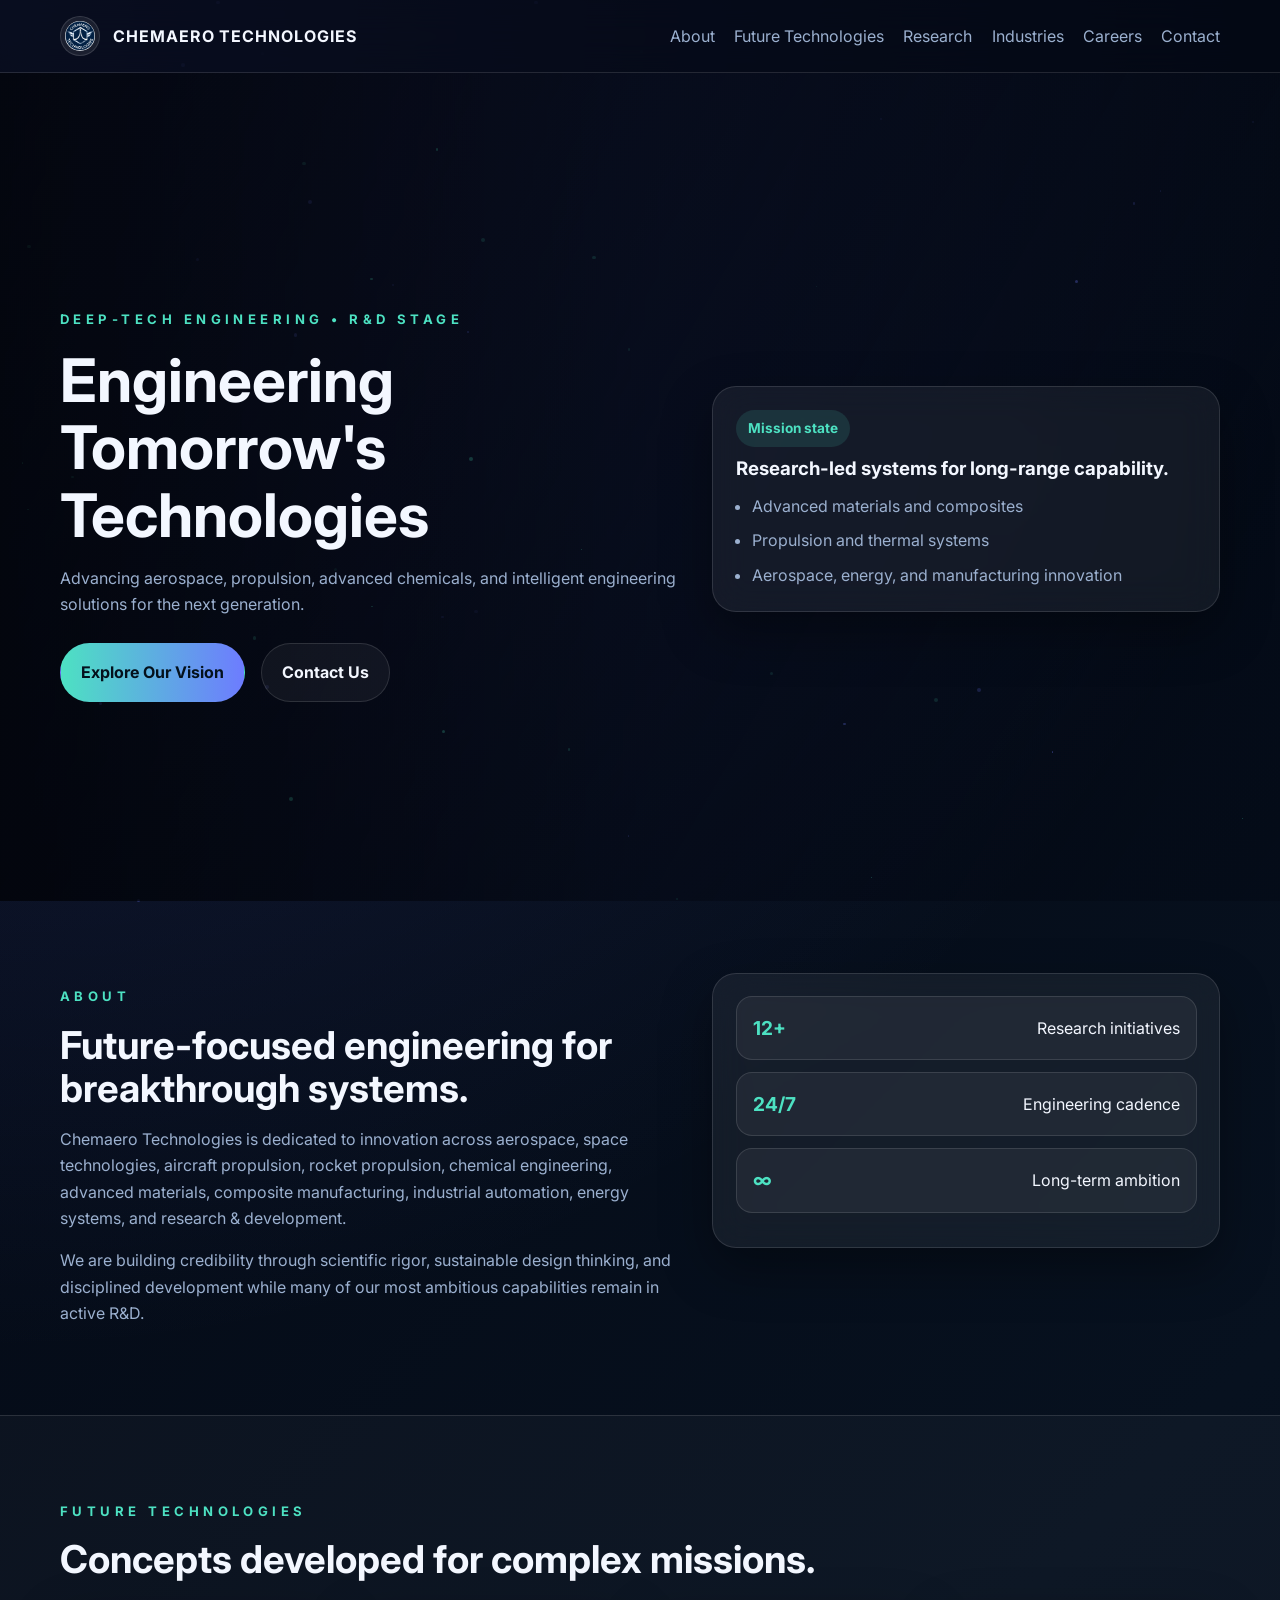
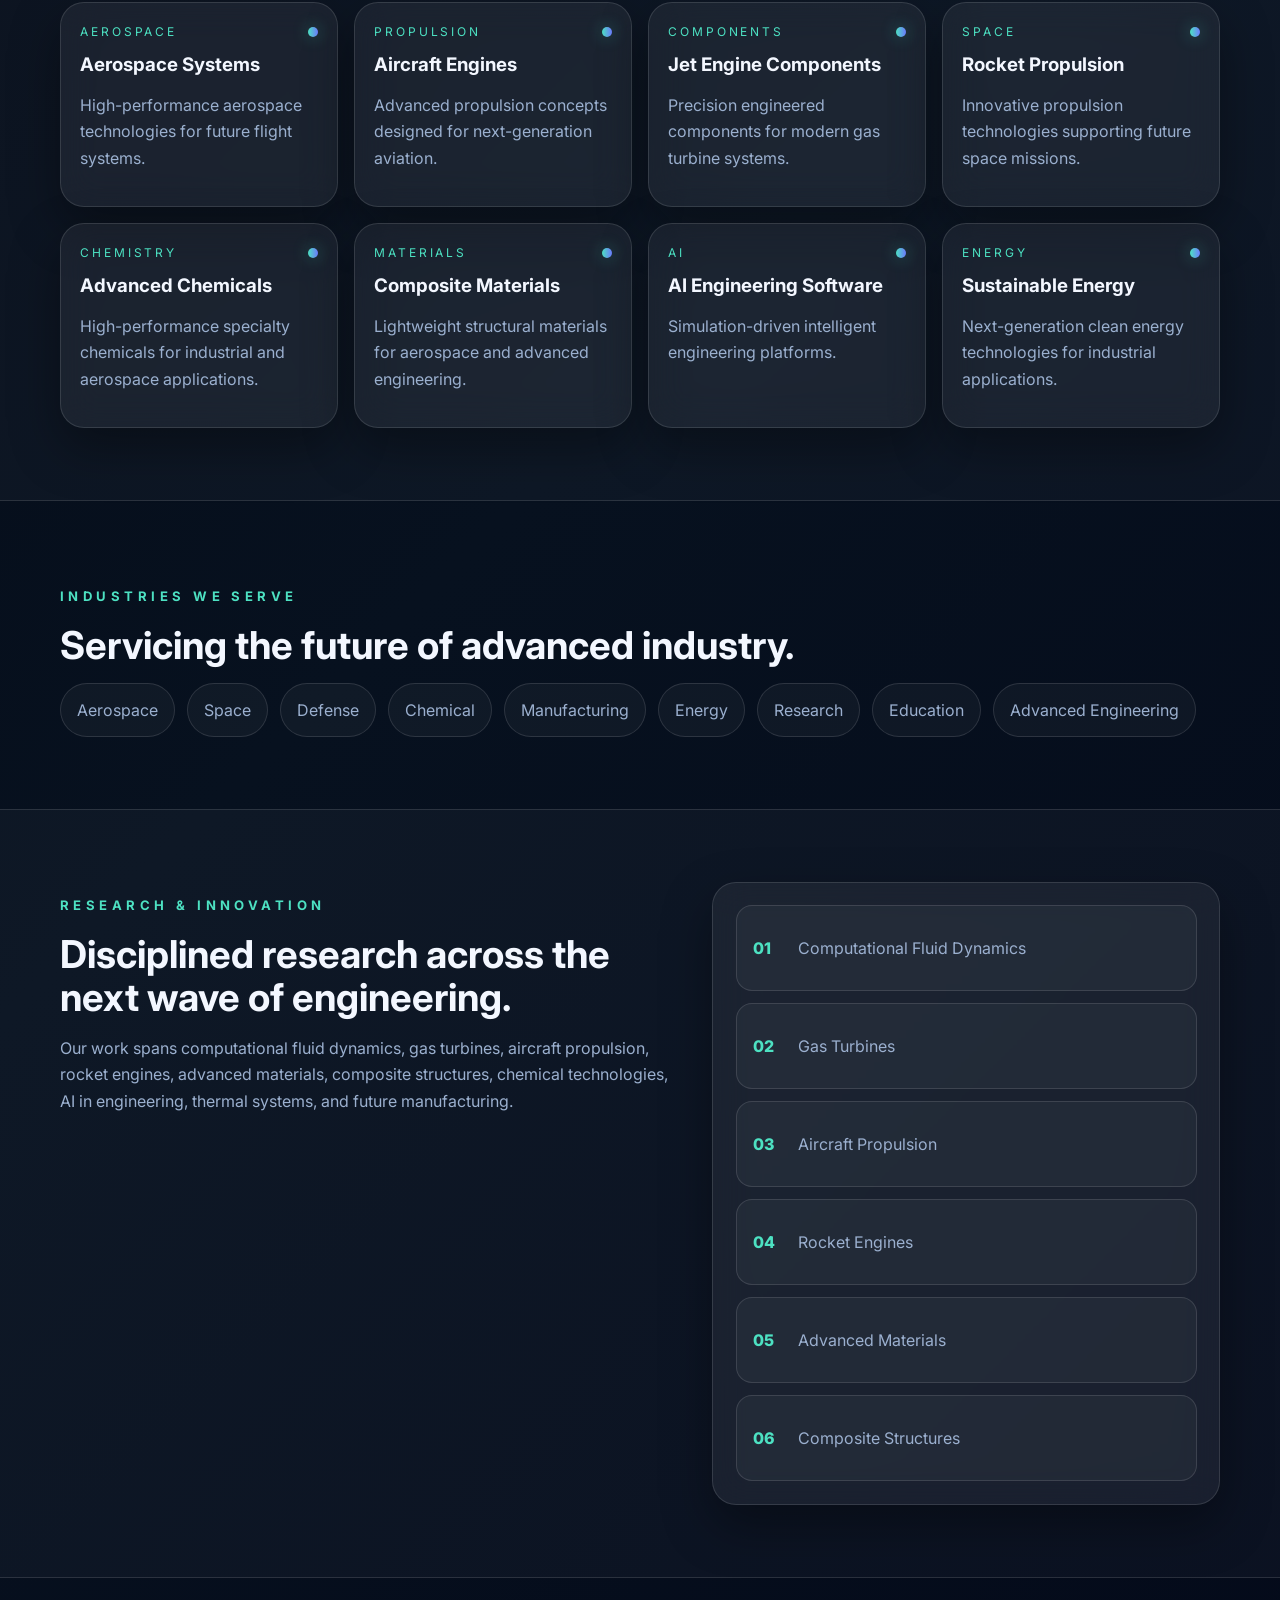
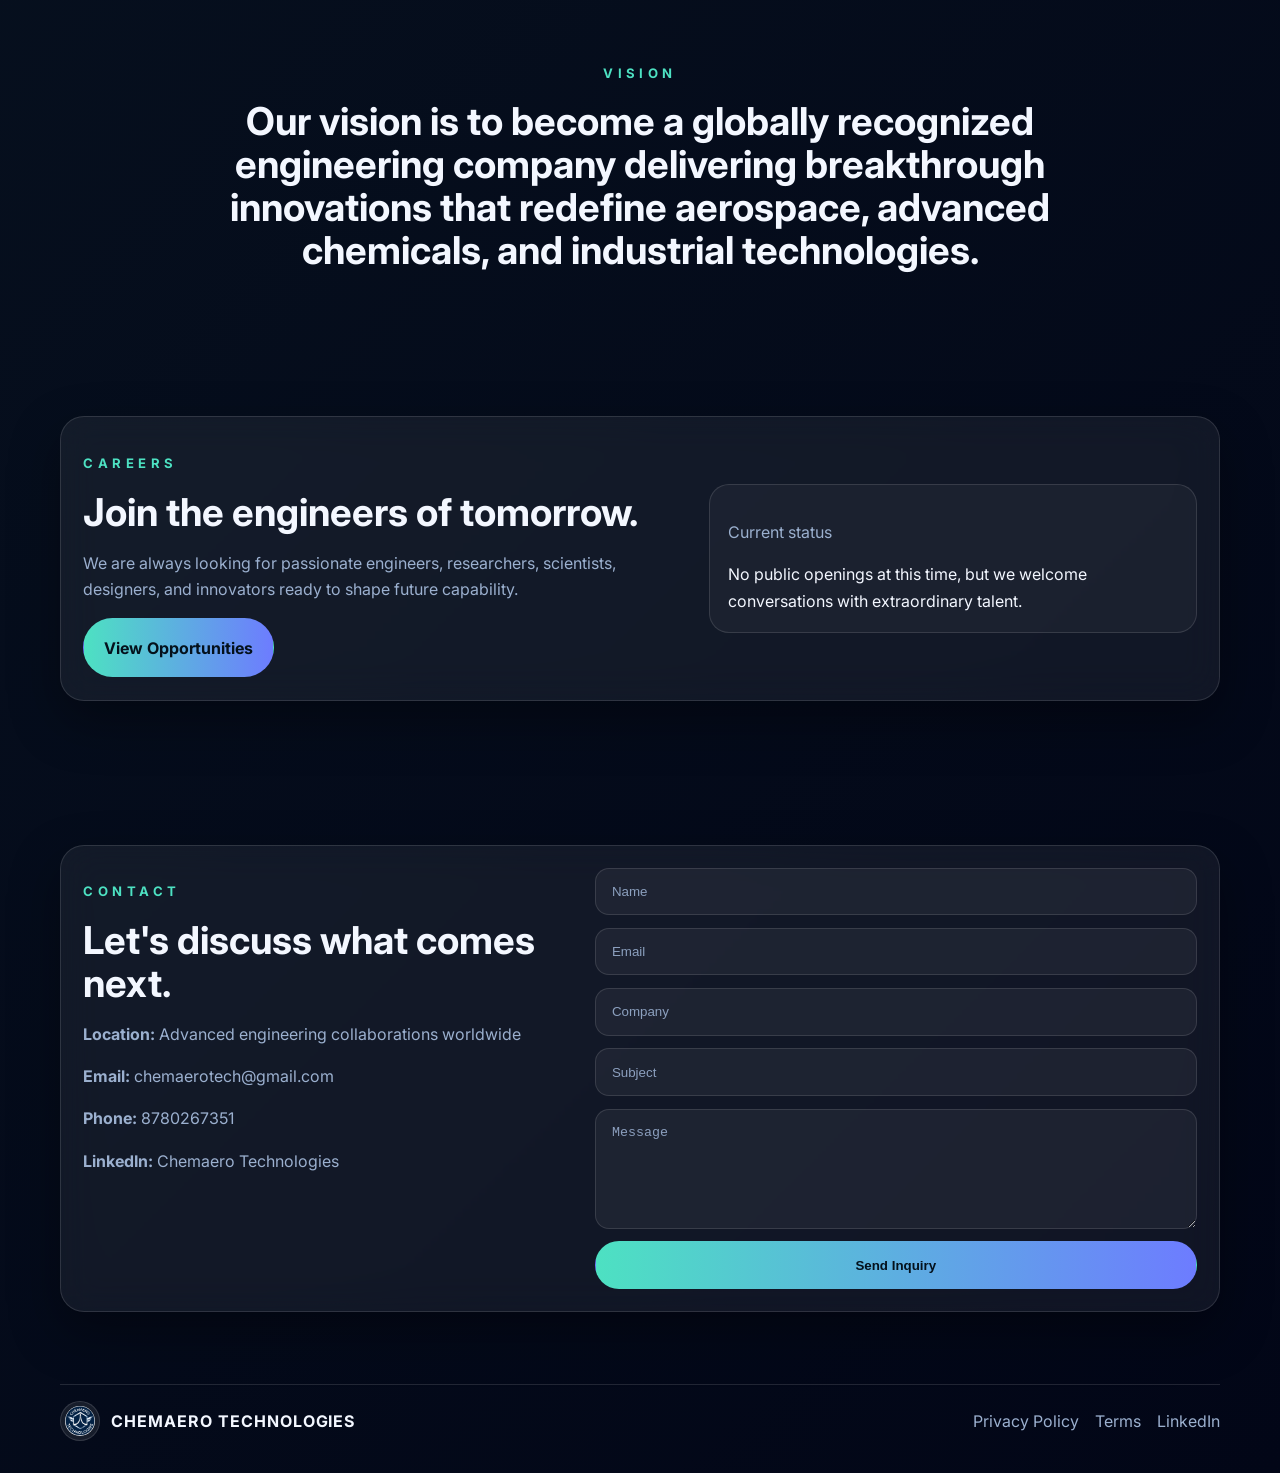
==== index.html @ 30707e1f "Add files via upload" ====
<!DOCTYPE html>
<html lang="en">
  <head>
    <meta charset="UTF-8" />
    <meta name="viewport" content="width=device-width, initial-scale=1.0" />
    <title>Chemaero Technologies</title>
    <meta
      name="description"
      content="Chemaero Technologies advances aerospace, propulsion, advanced chemicals, and intelligent engineering systems for the next generation."
    />
    <link rel="preconnect" href="https://fonts.googleapis.com" />
    <link rel="preconnect" href="https://fonts.gstatic.com" crossorigin />
    <link href="https://fonts.googleapis.com/css2?family=Inter:wght@400;500;600;700;800&display=swap" rel="stylesheet" />
    <link rel="stylesheet" href="styles.css" />
  </head>
  <body>
    <div id="particles" aria-hidden="true"></div>
    <header class="site-header">
      <nav class="nav container" aria-label="Main navigation">
        <a class="brand" href="#home">
          <img src="logo.png" alt="Chemaero Technologies logo" />
          <span>Chemaero Technologies</span>
        </a>
        <button class="nav-toggle" aria-label="Toggle navigation" aria-expanded="false">
          <span></span><span></span><span></span>
        </button>
        <div class="nav-links">
          <a href="#about">About</a>
          <a href="#technologies">Future Technologies</a>
          <a href="#research">Research</a>
          <a href="#industries">Industries</a>
          <a href="#careers">Careers</a>
          <a href="#contact">Contact</a>
        </div>
      </nav>
    </header>

    <main id="home">
      <section class="hero">
        <div class="container hero-grid">
          <div class="hero-copy">
            <p class="eyebrow">Deep-tech engineering • R&D stage</p>
            <h1>Engineering Tomorrow&apos;s Technologies</h1>
            <p class="hero-text">
              Advancing aerospace, propulsion, advanced chemicals, and intelligent engineering solutions for the next generation.
            </p>
            <div class="hero-actions">
              <a class="btn btn-primary" href="#technologies">Explore Our Vision</a>
              <a class="btn btn-secondary" href="#contact">Contact Us</a>
            </div>
          </div>
          <div class="hero-card glass">
            <div class="pill">Mission state</div>
            <h3>Research-led systems for long-range capability.</h3>
            <ul>
              <li>Advanced materials and composites</li>
              <li>Propulsion and thermal systems</li>
              <li>Aerospace, energy, and manufacturing innovation</li>
            </ul>
          </div>
        </div>
      </section>

      <section id="about" class="section">
        <div class="container grid-two">
          <div>
            <p class="eyebrow">About</p>
            <h2>Future-focused engineering for breakthrough systems.</h2>
            <p>
              Chemaero Technologies is dedicated to innovation across aerospace, space technologies, aircraft propulsion, rocket propulsion, chemical engineering, advanced materials, composite manufacturing, industrial automation, energy systems, and research &amp; development.
            </p>
            <p>
              We are building credibility through scientific rigor, sustainable design thinking, and disciplined development while many of our most ambitious capabilities remain in active R&amp;D.
            </p>
          </div>
          <div class="glass stack-card">
            <div class="stat"><strong>12+</strong><span>Research initiatives</span></div>
            <div class="stat"><strong>24/7</strong><span>Engineering cadence</span></div>
            <div class="stat"><strong>∞</strong><span>Long-term ambition</span></div>
          </div>
        </div>
      </section>

      <section id="technologies" class="section alt">
        <div class="container">
          <p class="eyebrow">Future Technologies</p>
          <h2>Concepts developed for complex missions.</h2>
          <div class="card-grid">
            <article class="glass card">
              <div class="card-head"><span class="card-badge">Aerospace</span><span class="dot"></span></div>
              <h3>Aerospace Systems</h3>
              <p>High-performance aerospace technologies for future flight systems.</p>
            </article>
            <article class="glass card">
              <div class="card-head"><span class="card-badge">Propulsion</span><span class="dot"></span></div>
              <h3>Aircraft Engines</h3>
              <p>Advanced propulsion concepts designed for next-generation aviation.</p>
            </article>
            <article class="glass card">
              <div class="card-head"><span class="card-badge">Components</span><span class="dot"></span></div>
              <h3>Jet Engine Components</h3>
              <p>Precision engineered components for modern gas turbine systems.</p>
            </article>
            <article class="glass card">
              <div class="card-head"><span class="card-badge">Space</span><span class="dot"></span></div>
              <h3>Rocket Propulsion</h3>
              <p>Innovative propulsion technologies supporting future space missions.</p>
            </article>
            <article class="glass card">
              <div class="card-head"><span class="card-badge">Chemistry</span><span class="dot"></span></div>
              <h3>Advanced Chemicals</h3>
              <p>High-performance specialty chemicals for industrial and aerospace applications.</p>
            </article>
            <article class="glass card">
              <div class="card-head"><span class="card-badge">Materials</span><span class="dot"></span></div>
              <h3>Composite Materials</h3>
              <p>Lightweight structural materials for aerospace and advanced engineering.</p>
            </article>
            <article class="glass card">
              <div class="card-head"><span class="card-badge">AI</span><span class="dot"></span></div>
              <h3>AI Engineering Software</h3>
              <p>Simulation-driven intelligent engineering platforms.</p>
            </article>
            <article class="glass card">
              <div class="card-head"><span class="card-badge">Energy</span><span class="dot"></span></div>
              <h3>Sustainable Energy</h3>
              <p>Next-generation clean energy technologies for industrial applications.</p>
            </article>
          </div>
        </div>
      </section>

      <section id="industries" class="section">
        <div class="container">
          <p class="eyebrow">Industries We Serve</p>
          <h2>Servicing the future of advanced industry.</h2>
          <div class="chip-list">
            <span class="chip">Aerospace</span><span class="chip">Space</span><span class="chip">Defense</span><span class="chip">Chemical</span><span class="chip">Manufacturing</span><span class="chip">Energy</span><span class="chip">Research</span><span class="chip">Education</span><span class="chip">Advanced Engineering</span>
          </div>
        </div>
      </section>

      <section id="research" class="section alt">
        <div class="container grid-two">
          <div>
            <p class="eyebrow">Research &amp; Innovation</p>
            <h2>Disciplined research across the next wave of engineering.</h2>
            <p>
              Our work spans computational fluid dynamics, gas turbines, aircraft propulsion, rocket engines, advanced materials, composite structures, chemical technologies, AI in engineering, thermal systems, and future manufacturing.
            </p>
          </div>
          <div class="glass timeline">
            <div class="timeline-item"><span>01</span><p>Computational Fluid Dynamics</p></div>
            <div class="timeline-item"><span>02</span><p>Gas Turbines</p></div>
            <div class="timeline-item"><span>03</span><p>Aircraft Propulsion</p></div>
            <div class="timeline-item"><span>04</span><p>Rocket Engines</p></div>
            <div class="timeline-item"><span>05</span><p>Advanced Materials</p></div>
            <div class="timeline-item"><span>06</span><p>Composite Structures</p></div>
          </div>
        </div>
      </section>

      <section class="section vision">
        <div class="container">
          <p class="eyebrow">Vision</p>
          <h2>Our vision is to become a globally recognized engineering company delivering breakthrough innovations that redefine aerospace, advanced chemicals, and industrial technologies.</h2>
        </div>
      </section>

      <section id="careers" class="section">
        <div class="container careers glass">
          <div>
            <p class="eyebrow">Careers</p>
            <h2>Join the engineers of tomorrow.</h2>
            <p>We are always looking for passionate engineers, researchers, scientists, designers, and innovators ready to shape future capability.</p>
            <a class="btn btn-primary" href="#contact">View Opportunities</a>
          </div>
          <div class="mini-card">
            <p>Current status</p>
            <span>No public openings at this time, but we welcome conversations with extraordinary talent.</span>
          </div>
        </div>
      </section>

      <section id="contact" class="section">
        <div class="container contact glass">
          <div>
            <p class="eyebrow">Contact</p>
            <h2>Let&apos;s discuss what comes next.</h2>
            <p><strong>Location:</strong> Advanced engineering collaborations worldwide</p>
            <p><strong>Email:</strong> chemaerotech@gmail.com</p>
            <p><strong>Phone:</strong> 8780267351</p>
            <p><strong>LinkedIn:</strong> Chemaero Technologies</p>
          </div>
          <form>
            <input placeholder="Name" />
            <input placeholder="Email" type="email" />
            <input placeholder="Company" />
            <input placeholder="Subject" />
            <textarea placeholder="Message"></textarea>
            <button class="btn btn-primary" type="submit">Send Inquiry</button>
          </form>
        </div>
      </section>
    </main>

    <footer class="site-footer">
      <div class="container footer">
        <div class="brand footer-brand">
          <img src="logo.png" alt="Chemaero Technologies logo" />
          <span>Chemaero Technologies</span>
        </div>
        <div class="footer-links">
          <a href="#">Privacy Policy</a>
          <a href="#">Terms</a>
          <a href="#">LinkedIn</a>
        </div>
      </div>
    </footer>

    <script src="script.js"></script>
  </body>
</html>
---- styles.css ----
:root {
  color-scheme: dark;
  --bg: #030712;
  --panel: rgba(255, 255, 255, 0.06);
  --border: rgba(255, 255, 255, 0.12);
  --text: #f3f7ff;
  --muted: #9bb0cf;
  --accent: #4de1c2;
  --accent-2: #6d7cff;
  --shadow: 0 20px 50px rgba(0, 0, 0, 0.35);
}

* { box-sizing: border-box; }
html { scroll-behavior: smooth; }
body {
  margin: 0;
  font-family: 'Inter', sans-serif;
  color: var(--text);
  line-height: 1.65;
  background: radial-gradient(circle at top left, rgba(109, 124, 255, 0.2), transparent 28%), linear-gradient(135deg, #030712 0%, #07111f 44%, #020617 100%);
  min-height: 100vh;
  overflow-x: hidden;
}
img { display: block; max-width: 100%; }
a { color: inherit; text-decoration: none; }
.container { width: min(1160px, calc(100% - 2rem)); margin: 0 auto; }

#particles {
  position: fixed;
  inset: 0;
  pointer-events: none;
  z-index: 0;
}

.site-header {
  position: sticky;
  top: 0;
  z-index: 30;
  background: rgba(3, 7, 18, 0.72);
  backdrop-filter: blur(16px);
  border-bottom: 1px solid var(--border);
}
.nav { display: flex; align-items: center; justify-content: space-between; padding: 1rem 0; }
.brand { display: inline-flex; align-items: center; gap: 0.8rem; font-weight: 700; letter-spacing: .06em; text-transform: uppercase; }
.brand img { width: 40px; height: 40px; border-radius: 999px; border: 1px solid var(--border); background: rgba(255,255,255,.08); padding: .25rem; }
.nav-links { display: flex; gap: 1.2rem; color: var(--muted); }
.nav-links a:hover { color: var(--text); }
.nav-toggle { display: none; background: transparent; border: 0; padding: .2rem; cursor: pointer; }
.nav-toggle span { display: block; width: 24px; height: 2px; background: var(--text); margin: 5px 0; }

.hero {
  position: relative;
  min-height: 92vh;
  display: flex;
  align-items: center;
  padding: 5.5rem 0 4rem;
  background: linear-gradient(120deg, rgba(3,7,18,.78), rgba(3,7,18,.35)), url('https://images.unsplash.com/photo-1446776877081-d282a0f896e2?auto=format&fit=crop&w=1600&q=80') center/cover;
  isolation: isolate;
}
.hero::after { content: ''; position: absolute; inset: 0; background: linear-gradient(90deg, rgba(0,0,0,.46), transparent 52%); z-index: -1; }
.hero-grid { display: grid; grid-template-columns: 1.1fr .9fr; gap: 2rem; align-items: center; }
.eyebrow { color: var(--accent); text-transform: uppercase; letter-spacing: .34em; font-size: .82rem; font-weight: 700; margin-bottom: 1rem; }
h1, h2, h3 { line-height: 1.12; margin: 0 0 .8rem; }
h1 { font-size: clamp(2.6rem, 4.7vw, 4.8rem); max-width: 720px; }
h2 { font-size: clamp(1.8rem, 3vw, 2.5rem); }
.hero-text, p { color: var(--muted); }
.hero-actions { display: flex; gap: 1rem; margin-top: 1.6rem; flex-wrap: wrap; }
.btn { display: inline-flex; align-items: center; justify-content: center; padding: .95rem 1.25rem; border-radius: 999px; font-weight: 700; transition: transform 180ms ease, box-shadow 180ms ease; border: 1px solid transparent; }
.btn:hover { transform: translateY(-2px); box-shadow: 0 0 30px rgba(77,225,194,.2); }
.btn-primary { background: linear-gradient(90deg, var(--accent), var(--accent-2)); color: #04111c; }
.btn-secondary { border-color: var(--border); background: rgba(255,255,255,.05); }
.glass { background: rgba(255,255,255,.06); border: 1px solid var(--border); box-shadow: var(--shadow); backdrop-filter: blur(18px); border-radius: 24px; }
.hero-card { padding: 1.4rem; }
.hero-card .pill { display: inline-flex; border-radius: 999px; background: rgba(77,225,194,.13); color: var(--accent); font-weight: 700; padding: .45rem .75rem; margin-bottom: .8rem; font-size: .85rem; }
.hero-card ul { margin: .7rem 0 0; padding-left: 1rem; color: var(--muted); }
.hero-card li + li { margin-top: .5rem; }
.section { padding: 4.5rem 0; position: relative; z-index: 1; }
.alt { background: rgba(255,255,255,.03); border-top: 1px solid var(--border); border-bottom: 1px solid var(--border); }
.grid-two { display: grid; grid-template-columns: 1.1fr .9fr; gap: 2rem; align-items: start; }
.stack-card, .timeline, .careers, .contact { padding: 1.4rem; }
.stat { display: flex; align-items: center; justify-content: space-between; padding: .95rem 1rem; border-radius: 16px; background: rgba(255,255,255,.05); border: 1px solid var(--border); margin-bottom: .75rem; }
.stat strong { color: var(--accent); font-size: 1.2rem; }
.card-grid { display: grid; grid-template-columns: repeat(4, minmax(0, 1fr)); gap: 1rem; margin-top: 1.3rem; }
.card { padding: 1.2rem; transition: transform 180ms ease, border-color 180ms ease; }
.card:hover { transform: translateY(-4px); border-color: rgba(77,225,194,.45); }
.card-head { display: flex; justify-content: space-between; align-items: center; margin-bottom: .8rem; }
.card-badge { font-size: .75rem; text-transform: uppercase; letter-spacing: .24em; color: var(--accent); }
.dot { width: 10px; height: 10px; border-radius: 50%; background: linear-gradient(90deg, var(--accent), var(--accent-2)); box-shadow: 0 0 16px rgba(77,225,194,.4); }
.chip-list { display: flex; flex-wrap: wrap; gap: .75rem; margin-top: 1rem; }
.chip { display: inline-flex; padding: .8rem 1rem; border: 1px solid var(--border); background: rgba(255,255,255,.04); border-radius: 999px; color: var(--muted); }
.timeline { display: grid; gap: .75rem; }
.timeline-item { display: flex; gap: .8rem; align-items: center; padding: .8rem 1rem; border-radius: 16px; background: rgba(255,255,255,.04); border: 1px solid var(--border); }
.timeline-item span { font-weight: 800; color: var(--accent); min-width: 2rem; }
.vision { text-align: center; }
.vision h2 { margin: 0 auto; max-width: 900px; }
.careers { display: grid; grid-template-columns: 1fr .8fr; gap: 1rem; align-items: center; }
.mini-card { padding: 1.1rem; border-radius: 20px; border: 1px solid var(--border); background: rgba(255,255,255,.04); }
.contact { display: grid; grid-template-columns: .9fr 1.1fr; gap: 1.2rem; }
form { display: grid; gap: .8rem; }
input, textarea { width: 100%; padding: .95rem 1rem; border-radius: 14px; border: 1px solid var(--border); background: rgba(255,255,255,.05); color: var(--text); outline: none; }
input::placeholder, textarea::placeholder { color: #8ca0bf; }
textarea { min-height: 120px; resize: vertical; }
.site-footer { padding: 0 0 2rem; }
.footer { display: flex; align-items: center; justify-content: space-between; gap: 1rem; padding-top: 1rem; border-top: 1px solid var(--border); }
.footer-brand { display: inline-flex; align-items: center; gap: .7rem; font-weight: 700; }
.footer-links { display: flex; gap: 1rem; color: var(--muted); }

@media (max-width: 920px) {
  .hero-grid, .grid-two, .card-grid, .careers, .contact { grid-template-columns: 1fr; }
}

@media (max-width: 720px) {
  .nav-toggle { display: inline-block; }
  .nav-links { position: absolute; top: 100%; left: 0; right: 0; flex-direction: column; padding: 1rem; background: rgba(3, 7, 18, 0.96); border-bottom: 1px solid var(--border); display: none; }
  .nav-links.is-open { display: flex; }
  .hero { padding-top: 4rem; min-height: auto; }
  .card-grid { grid-template-columns: 1fr 1fr; }
  .footer { flex-direction: column; align-items: flex-start; }
}

@media (max-width: 560px) {
  .card-grid { grid-template-columns: 1fr; }
  .hero-actions { flex-direction: column; align-items: flex-start; }
  h1 { font-size: 2.4rem; }
}
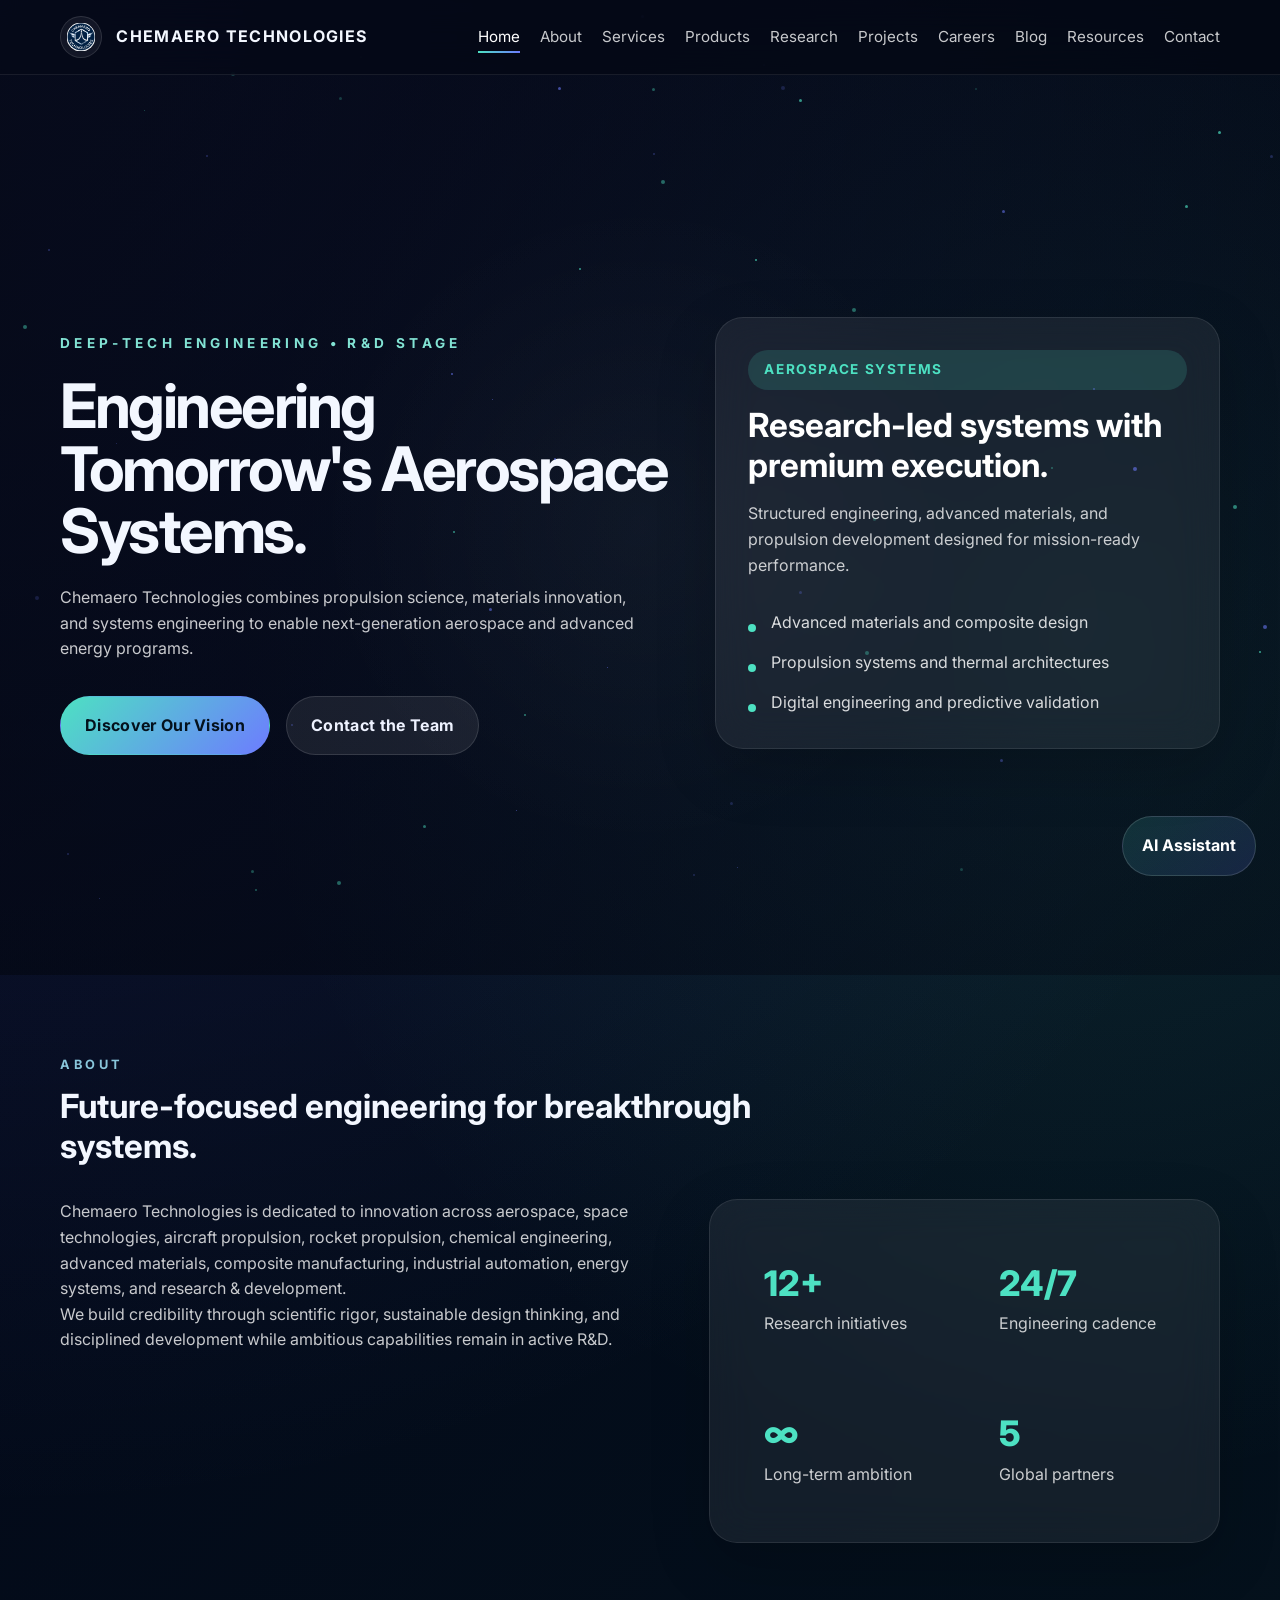
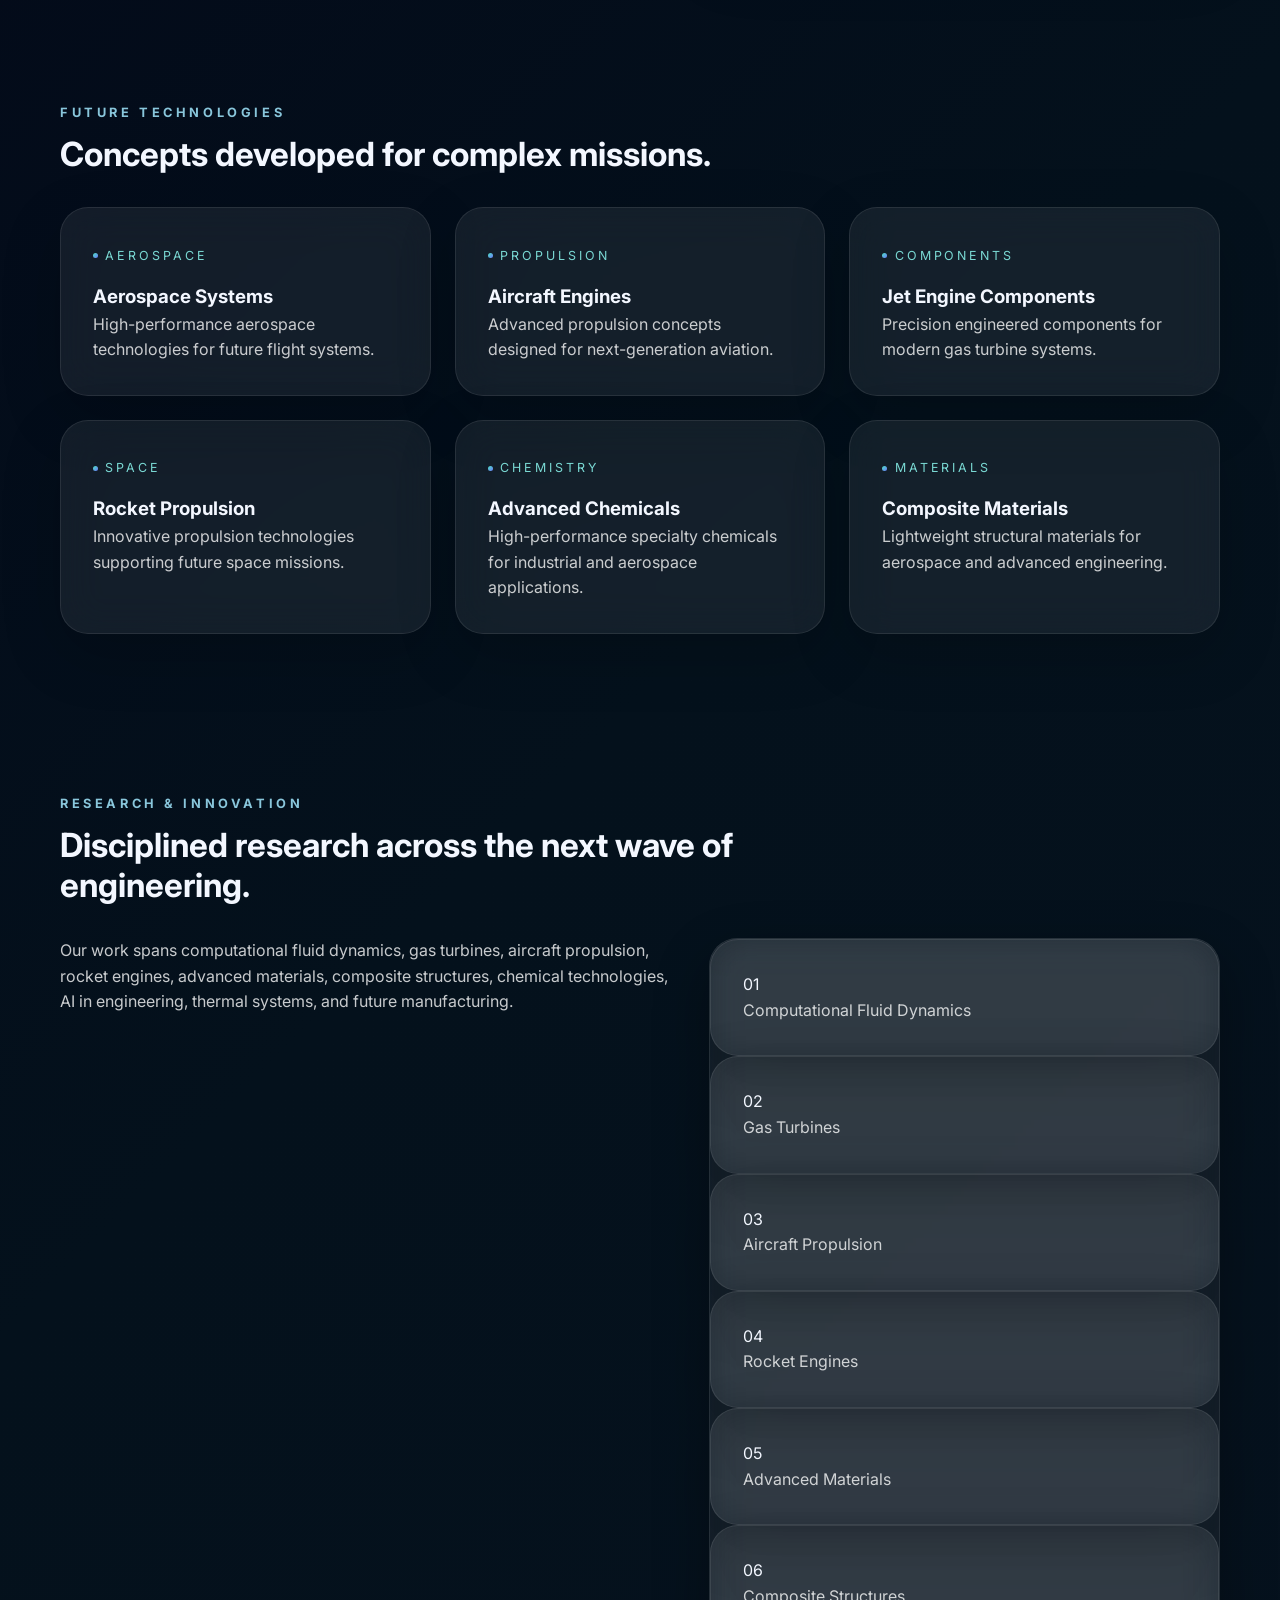
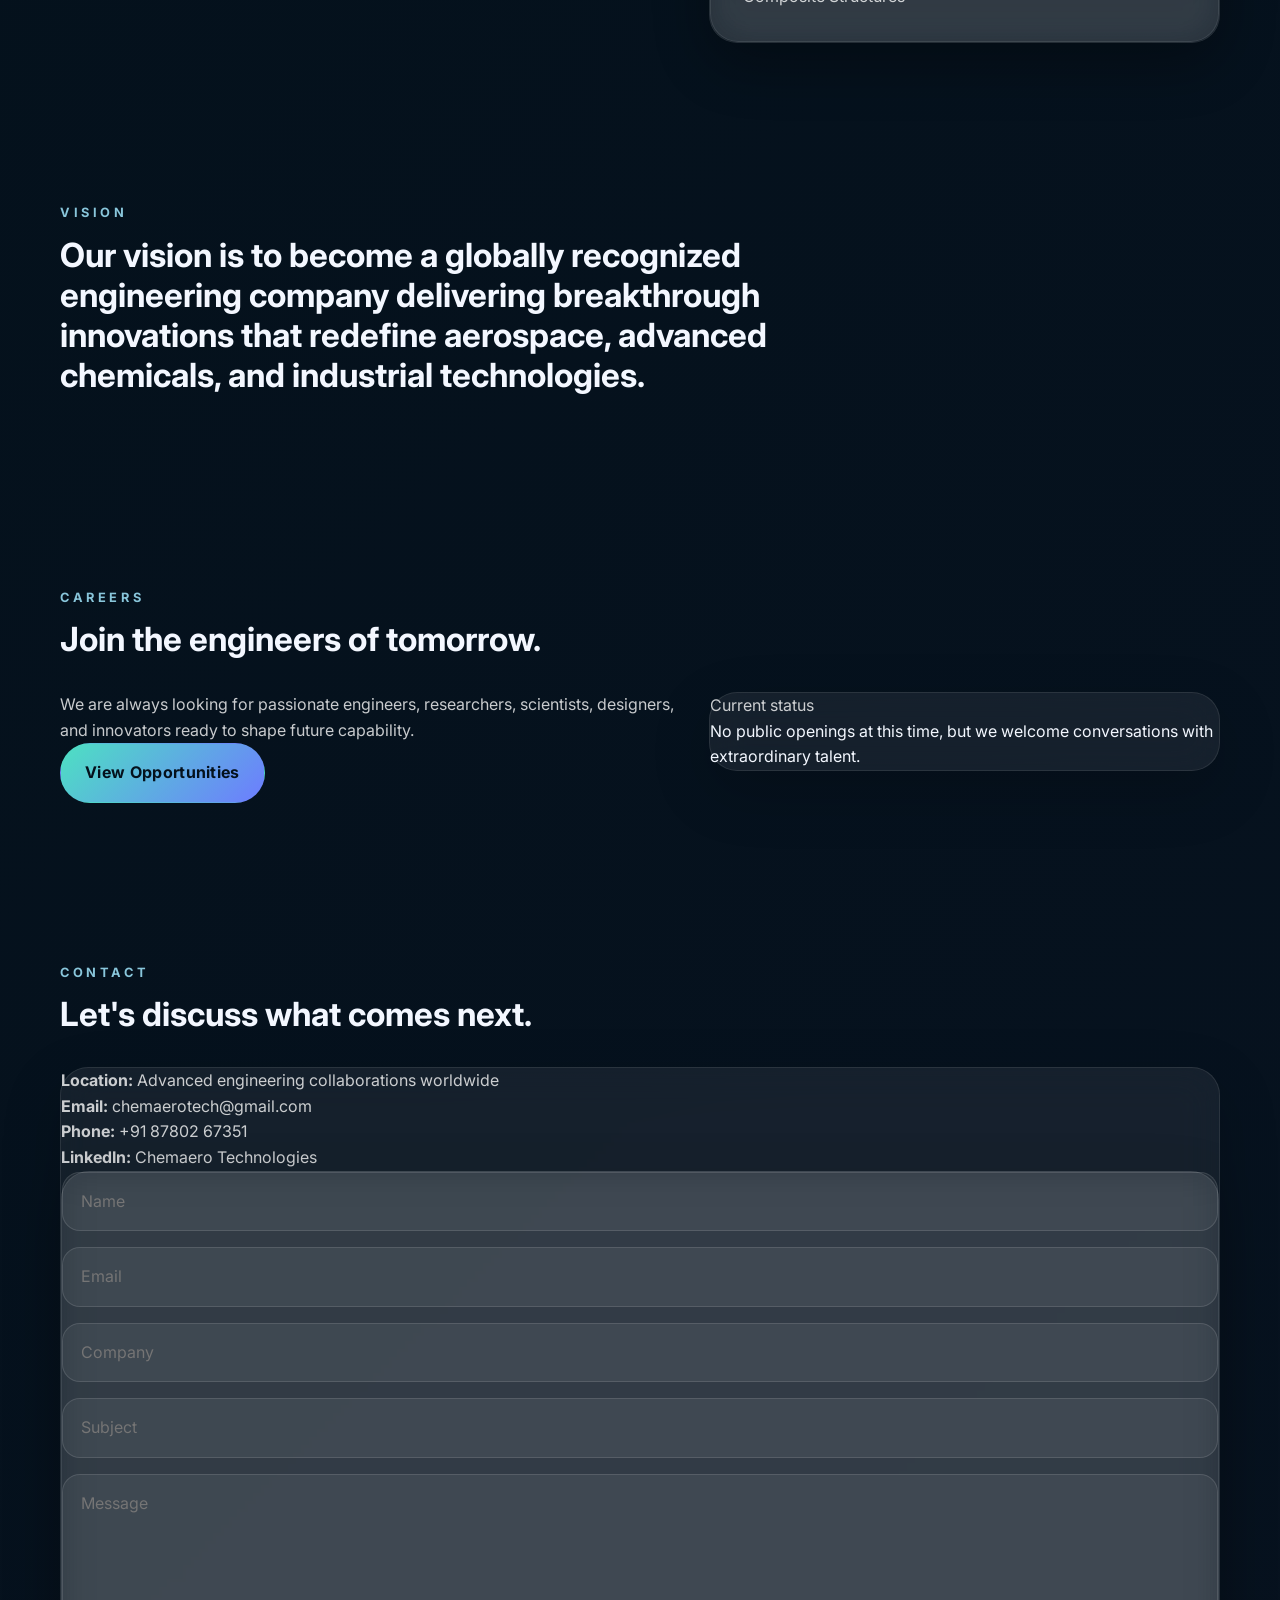
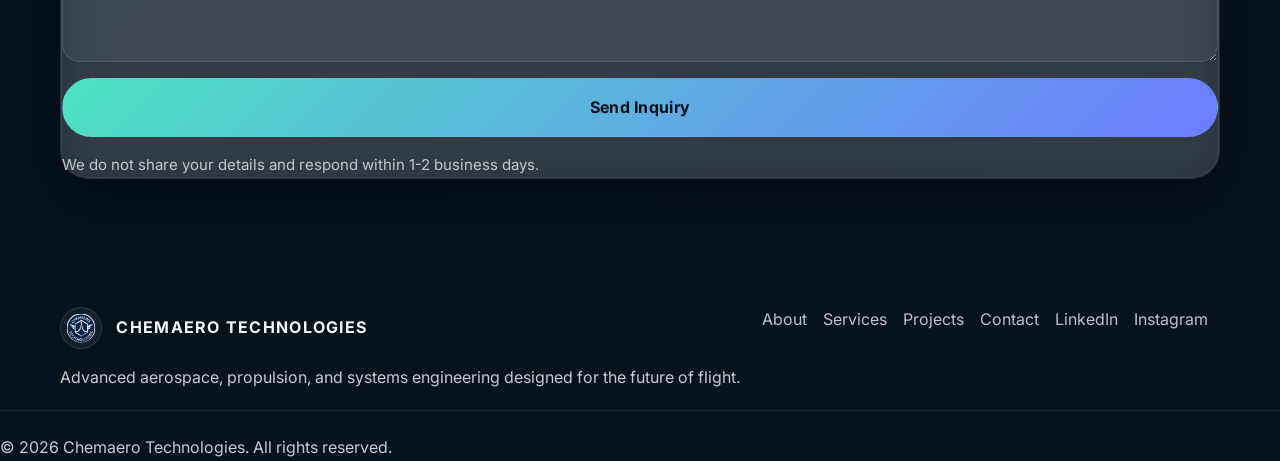
==== commit f3c570bf: "Link with the whatsapp 23rd september website updated to link with the whatsapp" ====
--- a/index.html
+++ b/index.html
@@ -6,218 +6,296 @@
     <title>Chemaero Technologies</title>
     <meta
       name="description"
-      content="Chemaero Technologies advances aerospace, propulsion, advanced chemicals, and intelligent engineering systems for the next generation."
+      content="Chemaero Technologies delivers aerospace propulsion, advanced materials, and systems engineering for the next generation of flight." 
     />
+    <meta name="robots" content="index,follow" />
+    <link rel="canonical" href="https://www.chemaero.com/index.html" />
+    <meta property="og:title" content="Chemaero Technologies" />
+    <meta property="og:description" content="Chemaero Technologies delivers aerospace propulsion, advanced materials, and systems engineering for the next generation of flight." />
+    <meta property="og:url" content="https://www.chemaero.com/index.html" />
+    <meta property="og:type" content="website" />
+    <meta property="og:image" content="https://www.chemaero.com/logo.png" />
+    <meta name="twitter:card" content="summary_large_image" />
     <link rel="preconnect" href="https://fonts.googleapis.com" />
     <link rel="preconnect" href="https://fonts.gstatic.com" crossorigin />
     <link href="https://fonts.googleapis.com/css2?family=Inter:wght@400;500;600;700;800&display=swap" rel="stylesheet" />
     <link rel="stylesheet" href="styles.css" />
+    <script type="application/ld+json">
+      {
+        "@context": "https://schema.org",
+        "@type": "Organization",
+        "name": "Chemaero Technologies",
+        "url": "https://www.chemaero.com",
+        "logo": "https://www.chemaero.com/logo.png",
+        "sameAs": [
+          "https://www.linkedin.com/company/chemaero-technologies/?viewAsMember=true",
+          "https://www.instagram.com/chemaero_technologies?igsh=MndobmZmNmhpYzRj"
+        ],
+        "contactPoint": [{
+          "@type": "ContactPoint",
+          "contactType": "customer support",
+          "email": "chemaerotech@gmail.com",
+          "telephone": "+918780267351"
+        }]
+      }
+    </script>
   </head>
   <body>
+    <div class="page-loader" aria-hidden="true">
+      <div class="loader-ring"></div>
+    </div>
     <div id="particles" aria-hidden="true"></div>
-    <header class="site-header">
-      <nav class="nav container" aria-label="Main navigation">
-        <a class="brand" href="#home">
-          <img src="logo.png" alt="Chemaero Technologies logo" />
+
+    <header class="site-header" aria-label="Main navigation">
+      <div class="container nav-bar">
+        <a class="brand" href="index.html">
+          <img src="logo.png" alt="Chemaero Technologies logo" loading="lazy" />
           <span>Chemaero Technologies</span>
         </a>
         <button class="nav-toggle" aria-label="Toggle navigation" aria-expanded="false">
           <span></span><span></span><span></span>
         </button>
-        <div class="nav-links">
-          <a href="#about">About</a>
-          <a href="#technologies">Future Technologies</a>
-          <a href="#research">Research</a>
-          <a href="#industries">Industries</a>
-          <a href="#careers">Careers</a>
-          <a href="#contact">Contact</a>
-        </div>
-      </nav>
+        <nav class="nav-links" aria-label="Primary navigation">
+          <a href="index.html" class="active">Home</a>
+          <a href="about.html">About</a>
+          <a href="services.html">Services</a>
+          <a href="products.html">Products</a>
+          <a href="research.html">Research</a>
+          <a href="projects.html">Projects</a>
+          <a href="careers.html">Careers</a>
+          <a href="blog.html">Blog</a>
+          <a href="downloads.html">Resources</a>
+          <a href="contact.html">Contact</a>
+        </nav>
+        <button class="theme-toggle" aria-label="Toggle dark mode">Dark</button>
+      </div>
     </header>
 
     <main id="home">
       <section class="hero">
-        <div class="container hero-grid">
+        <div class="container hero-inner">
           <div class="hero-copy">
-            <p class="eyebrow">Deep-tech engineering • R&D stage</p>
-            <h1>Engineering Tomorrow&apos;s Technologies</h1>
-            <p class="hero-text">
-              Advancing aerospace, propulsion, advanced chemicals, and intelligent engineering solutions for the next generation.
-            </p>
+            <p class="eyebrow">Deep-tech engineering • R&amp;D stage</p>
+            <h1>Engineering Tomorrow&apos;s Aerospace Systems.</h1>
+            <p>Chemaero Technologies combines propulsion science, materials innovation, and systems engineering to enable next-generation aerospace and advanced energy programs.</p>
             <div class="hero-actions">
-              <a class="btn btn-primary" href="#technologies">Explore Our Vision</a>
-              <a class="btn btn-secondary" href="#contact">Contact Us</a>
+              <a class="btn btn-primary" href="about.html">Discover Our Vision</a>
+              <a class="btn btn-secondary" href="contact.html">Contact the Team</a>
             </div>
           </div>
-          <div class="hero-card glass">
-            <div class="pill">Mission state</div>
-            <h3>Research-led systems for long-range capability.</h3>
-            <ul>
-              <li>Advanced materials and composites</li>
-              <li>Propulsion and thermal systems</li>
-              <li>Aerospace, energy, and manufacturing innovation</li>
+          <aside class="hero-media glass" aria-labelledby="hero-panel-heading">
+            <span class="media-tag">Aerospace Systems</span>
+            <h2 id="hero-panel-heading">Research-led systems with premium execution.</h2>
+            <p>Structured engineering, advanced materials, and propulsion development designed for mission-ready performance.</p>
+            <ul class="feature-list">
+              <li>Advanced materials and composite design</li>
+              <li>Propulsion systems and thermal architectures</li>
+              <li>Digital engineering and predictive validation</li>
             </ul>
-          </div>
+          </aside>
         </div>
       </section>
 
       <section id="about" class="section">
-        <div class="container grid-two">
-          <div>
-            <p class="eyebrow">About</p>
-            <h2>Future-focused engineering for breakthrough systems.</h2>
-            <p>
-              Chemaero Technologies is dedicated to innovation across aerospace, space technologies, aircraft propulsion, rocket propulsion, chemical engineering, advanced materials, composite manufacturing, industrial automation, energy systems, and research &amp; development.
-            </p>
-            <p>
-              We are building credibility through scientific rigor, sustainable design thinking, and disciplined development while many of our most ambitious capabilities remain in active R&amp;D.
-            </p>
-          </div>
-          <div class="glass stack-card">
-            <div class="stat"><strong>12+</strong><span>Research initiatives</span></div>
-            <div class="stat"><strong>24/7</strong><span>Engineering cadence</span></div>
-            <div class="stat"><strong>∞</strong><span>Long-term ambition</span></div>
+        <div class="container section-title">
+          <p>About</p>
+          <h2>Future-focused engineering for breakthrough systems.</h2>
+        </div>
+        <div class="container split-grid">
+          <div>
+            <p>Chemaero Technologies is dedicated to innovation across aerospace, space technologies, aircraft propulsion, rocket propulsion, chemical engineering, advanced materials, composite manufacturing, industrial automation, energy systems, and research & development.</p>
+            <p>We build credibility through scientific rigor, sustainable design thinking, and disciplined development while ambitious capabilities remain in active R&amp;D.</p>
+          </div>
+          <div class="glass stats-panel">
+            <div class="stat-item"><span>12+</span><p>Research initiatives</p></div>
+            <div class="stat-item"><span>24/7</span><p>Engineering cadence</p></div>
+            <div class="stat-item"><span>∞</span><p>Long-term ambition</p></div>
+            <div class="stat-item"><span>5</span><p>Global partners</p></div>
           </div>
         </div>
       </section>
 
       <section id="technologies" class="section alt">
-        <div class="container">
-          <p class="eyebrow">Future Technologies</p>
+        <div class="container section-title">
+          <p>Future Technologies</p>
           <h2>Concepts developed for complex missions.</h2>
-          <div class="card-grid">
-            <article class="glass card">
-              <div class="card-head"><span class="card-badge">Aerospace</span><span class="dot"></span></div>
-              <h3>Aerospace Systems</h3>
-              <p>High-performance aerospace technologies for future flight systems.</p>
-            </article>
-            <article class="glass card">
-              <div class="card-head"><span class="card-badge">Propulsion</span><span class="dot"></span></div>
-              <h3>Aircraft Engines</h3>
-              <p>Advanced propulsion concepts designed for next-generation aviation.</p>
-            </article>
-            <article class="glass card">
-              <div class="card-head"><span class="card-badge">Components</span><span class="dot"></span></div>
-              <h3>Jet Engine Components</h3>
-              <p>Precision engineered components for modern gas turbine systems.</p>
-            </article>
-            <article class="glass card">
-              <div class="card-head"><span class="card-badge">Space</span><span class="dot"></span></div>
-              <h3>Rocket Propulsion</h3>
-              <p>Innovative propulsion technologies supporting future space missions.</p>
-            </article>
-            <article class="glass card">
-              <div class="card-head"><span class="card-badge">Chemistry</span><span class="dot"></span></div>
-              <h3>Advanced Chemicals</h3>
-              <p>High-performance specialty chemicals for industrial and aerospace applications.</p>
-            </article>
-            <article class="glass card">
-              <div class="card-head"><span class="card-badge">Materials</span><span class="dot"></span></div>
-              <h3>Composite Materials</h3>
-              <p>Lightweight structural materials for aerospace and advanced engineering.</p>
-            </article>
-            <article class="glass card">
-              <div class="card-head"><span class="card-badge">AI</span><span class="dot"></span></div>
-              <h3>AI Engineering Software</h3>
-              <p>Simulation-driven intelligent engineering platforms.</p>
-            </article>
-            <article class="glass card">
-              <div class="card-head"><span class="card-badge">Energy</span><span class="dot"></span></div>
-              <h3>Sustainable Energy</h3>
-              <p>Next-generation clean energy technologies for industrial applications.</p>
-            </article>
-          </div>
-        </div>
-      </section>
-
-      <section id="industries" class="section">
-        <div class="container">
-          <p class="eyebrow">Industries We Serve</p>
-          <h2>Servicing the future of advanced industry.</h2>
-          <div class="chip-list">
-            <span class="chip">Aerospace</span><span class="chip">Space</span><span class="chip">Defense</span><span class="chip">Chemical</span><span class="chip">Manufacturing</span><span class="chip">Energy</span><span class="chip">Research</span><span class="chip">Education</span><span class="chip">Advanced Engineering</span>
-          </div>
-        </div>
-      </section>
-
-      <section id="research" class="section alt">
-        <div class="container grid-two">
-          <div>
-            <p class="eyebrow">Research &amp; Innovation</p>
-            <h2>Disciplined research across the next wave of engineering.</h2>
-            <p>
-              Our work spans computational fluid dynamics, gas turbines, aircraft propulsion, rocket engines, advanced materials, composite structures, chemical technologies, AI in engineering, thermal systems, and future manufacturing.
-            </p>
+        </div>
+        <div class="container cards-grid">
+          <article class="glass card">
+            <span class="card-label">Aerospace</span>
+            <h3>Aerospace Systems</h3>
+            <p>High-performance aerospace technologies for future flight systems.</p>
+          </article>
+          <article class="glass card">
+            <span class="card-label">Propulsion</span>
+            <h3>Aircraft Engines</h3>
+            <p>Advanced propulsion concepts designed for next-generation aviation.</p>
+          </article>
+          <article class="glass card">
+            <span class="card-label">Components</span>
+            <h3>Jet Engine Components</h3>
+            <p>Precision engineered components for modern gas turbine systems.</p>
+          </article>
+          <article class="glass card">
+            <span class="card-label">Space</span>
+            <h3>Rocket Propulsion</h3>
+            <p>Innovative propulsion technologies supporting future space missions.</p>
+          </article>
+          <article class="glass card">
+            <span class="card-label">Chemistry</span>
+            <h3>Advanced Chemicals</h3>
+            <p>High-performance specialty chemicals for industrial and aerospace applications.</p>
+          </article>
+          <article class="glass card">
+            <span class="card-label">Materials</span>
+            <h3>Composite Materials</h3>
+            <p>Lightweight structural materials for aerospace and advanced engineering.</p>
+          </article>
+        </div>
+      </section>
+
+      <section id="research" class="section">
+        <div class="container section-title">
+          <p>Research &amp; Innovation</p>
+          <h2>Disciplined research across the next wave of engineering.</h2>
+        </div>
+        <div class="container split-grid">
+          <div>
+            <p>Our work spans computational fluid dynamics, gas turbines, aircraft propulsion, rocket engines, advanced materials, composite structures, chemical technologies, AI in engineering, thermal systems, and future manufacturing.</p>
           </div>
           <div class="glass timeline">
-            <div class="timeline-item"><span>01</span><p>Computational Fluid Dynamics</p></div>
-            <div class="timeline-item"><span>02</span><p>Gas Turbines</p></div>
-            <div class="timeline-item"><span>03</span><p>Aircraft Propulsion</p></div>
-            <div class="timeline-item"><span>04</span><p>Rocket Engines</p></div>
-            <div class="timeline-item"><span>05</span><p>Advanced Materials</p></div>
-            <div class="timeline-item"><span>06</span><p>Composite Structures</p></div>
-          </div>
-        </div>
-      </section>
-
-      <section class="section vision">
-        <div class="container">
-          <p class="eyebrow">Vision</p>
+            <div class="timeline-card"><span>01</span><p>Computational Fluid Dynamics</p></div>
+            <div class="timeline-card"><span>02</span><p>Gas Turbines</p></div>
+            <div class="timeline-card"><span>03</span><p>Aircraft Propulsion</p></div>
+            <div class="timeline-card"><span>04</span><p>Rocket Engines</p></div>
+            <div class="timeline-card"><span>05</span><p>Advanced Materials</p></div>
+            <div class="timeline-card"><span>06</span><p>Composite Structures</p></div>
+          </div>
+        </div>
+      </section>
+
+      <section class="section alt">
+        <div class="container section-title">
+          <p>Vision</p>
           <h2>Our vision is to become a globally recognized engineering company delivering breakthrough innovations that redefine aerospace, advanced chemicals, and industrial technologies.</h2>
         </div>
       </section>
 
       <section id="careers" class="section">
-        <div class="container careers glass">
-          <div>
-            <p class="eyebrow">Careers</p>
-            <h2>Join the engineers of tomorrow.</h2>
+        <div class="container section-title">
+          <p>Careers</p>
+          <h2>Join the engineers of tomorrow.</h2>
+        </div>
+        <div class="container split-grid careers">
+          <div>
             <p>We are always looking for passionate engineers, researchers, scientists, designers, and innovators ready to shape future capability.</p>
-            <a class="btn btn-primary" href="#contact">View Opportunities</a>
-          </div>
-          <div class="mini-card">
+            <a class="btn btn-primary" href="careers.html">View Opportunities</a>
+          </div>
+          <div class="mini-card glass">
             <p>Current status</p>
             <span>No public openings at this time, but we welcome conversations with extraordinary talent.</span>
           </div>
         </div>
       </section>
 
-      <section id="contact" class="section">
+      <section id="contact" class="section alt">
+        <div class="container section-title">
+          <p>Contact</p>
+          <h2>Let&apos;s discuss what comes next.</h2>
+        </div>
         <div class="container contact glass">
           <div>
-            <p class="eyebrow">Contact</p>
-            <h2>Let&apos;s discuss what comes next.</h2>
             <p><strong>Location:</strong> Advanced engineering collaborations worldwide</p>
-            <p><strong>Email:</strong> chemaerotech@gmail.com</p>
-            <p><strong>Phone:</strong> 8780267351</p>
-            <p><strong>LinkedIn:</strong> Chemaero Technologies</p>
-          </div>
-          <form>
-            <input placeholder="Name" />
-            <input placeholder="Email" type="email" />
-            <input placeholder="Company" />
-            <input placeholder="Subject" />
-            <textarea placeholder="Message"></textarea>
+            <p><strong>Email:</strong> <a data-config="email">chemaerotech@gmail.com</a></p>
+            <p><strong>Phone:</strong> <a data-config="phone">+91 87802 67351</a></p>
+            <p><strong>LinkedIn:</strong> <a data-config="linkedIn" target="_blank" rel="noreferrer noopener">Chemaero Technologies</a></p>
+          </div>
+          <form class="contact-form" aria-label="Contact form" novalidate>
+            <label class="visually-hidden" for="contactName">Name</label>
+            <input id="contactName" name="contactName" type="text" placeholder="Name" required />
+            <label class="visually-hidden" for="contactEmail">Email</label>
+            <input id="contactEmail" name="contactEmail" type="email" placeholder="Email" required />
+            <label class="visually-hidden" for="contactCompany">Company</label>
+            <input id="contactCompany" name="contactCompany" type="text" placeholder="Company" />
+            <label class="visually-hidden" for="contactSubject">Subject</label>
+            <input id="contactSubject" name="contactSubject" type="text" placeholder="Subject" />
+            <label class="visually-hidden" for="contactMessage">Message</label>
+            <textarea id="contactMessage" name="contactMessage" placeholder="Message" rows="6" required></textarea>
             <button class="btn btn-primary" type="submit">Send Inquiry</button>
+            <p class="form-note">We do not share your details and respond within 1-2 business days.</p>
           </form>
         </div>
       </section>
     </main>
 
     <footer class="site-footer">
-      <div class="container footer">
-        <div class="brand footer-brand">
-          <img src="logo.png" alt="Chemaero Technologies logo" />
-          <span>Chemaero Technologies</span>
+      <div class="container footer-grid">
+        <div>
+          <a class="brand footer-brand" href="index.html">
+            <img src="logo.png" alt="Chemaero Technologies logo" loading="lazy" />
+            <span>Chemaero Technologies</span>
+          </a>
+          <p>Advanced aerospace, propulsion, and systems engineering designed for the future of flight.</p>
         </div>
         <div class="footer-links">
-          <a href="#">Privacy Policy</a>
-          <a href="#">Terms</a>
-          <a href="#">LinkedIn</a>
-        </div>
+          <a href="about.html">About</a>
+          <a href="services.html">Services</a>
+          <a href="projects.html">Projects</a>
+          <a href="contact.html">Contact</a>
+          <a data-config="linkedIn" target="_blank" rel="noreferrer noopener">LinkedIn</a>
+          <a data-config="instagram" target="_blank" rel="noreferrer noopener">Instagram</a>
+        </div>
+      </div>
+      <div class="footer-bottom">
+        <p>© 2026 Chemaero Technologies. All rights reserved.</p>
       </div>
     </footer>
 
+    <div class="chat-widget" aria-live="polite" aria-label="AI Assistant">
+      <button class="chat-toggle" aria-expanded="false" aria-label="Open AI Assistant">
+        <span>AI Assistant</span>
+      </button>
+      <section class="chat-panel" hidden>
+        <div class="chat-header">
+          <div>
+            <p class="chat-title">CHEMAERO Assistant</p>
+            <p class="chat-subtitle">Ask about services, products, research, careers, or contact details.</p>
+          </div>
+          <button class="chat-close" aria-label="Close chat window">×</button>
+        </div>
+        <div class="chat-body" role="log" aria-live="polite"></div>
+        <div class="chat-suggestions" aria-label="Suggested prompts">
+          <button type="button" data-prompt="Tell me about Chemaero services">Tell me about services</button>
+          <button type="button" data-prompt="How can I contact your team?">Contact details</button>
+          <button type="button" data-prompt="What research areas do you cover?">Research focus</button>
+        </div>
+        <form class="chat-form" novalidate>
+          <label class="visually-hidden" for="chatInput">Message</label>
+          <input id="chatInput" name="chatInput" type="text" placeholder="Ask the assistant or say 'talk to an engineer'" autocomplete="off" />
+          <button class="btn btn-primary" type="submit">Send</button>
+        </form>
+        <div class="chat-actions">
+          <a class="btn btn-secondary" data-config="whatsapp" target="_blank" rel="noreferrer noopener">Talk to an Engineer</a>
+          <button class="btn btn-tertiary" type="button" data-whatsapp="true">Escalate to WhatsApp</button>
+        </div>
+      </section>
+    </div>
+
+    <script src="config.js"></script>
+    <script async src="https://www.googletagmanager.com/gtag/js?id=G-XXXXXXXXXX"></script>
+    <script>
+      window.dataLayer = window.dataLayer || [];
+      function gtag(){dataLayer.push(arguments);}
+      gtag('js', new Date());
+      gtag('config', 'G-XXXXXXXXXX');
+    </script>
+    <script>
+      (function(c,l,a,r,i,t,y){
+        c[a]=c[a]||function(){(c[a].q=c[a].q||[]).push(arguments)};
+        t=l.createElement(r);t.async=1;t.src='https://www.clarity.ms/tag/'+i;
+        y=l.getElementsByTagName(r)[0];y.parentNode.insertBefore(t,y);
+      })(window, document, 'clarity', 'script', 'CLARITY_PROJECT_ID');
+    </script>
     <script src="script.js"></script>
   </body>
 </html>
--- a/styles.css
+++ b/styles.css
@@ -1,6 +1,7 @@
 :root {
   color-scheme: dark;
   --bg: #030712;
+  --surface: rgba(255,255,255,.08);
   --panel: rgba(255, 255, 255, 0.06);
   --border: rgba(255, 255, 255, 0.12);
   --text: #f3f7ff;
@@ -10,116 +11,815 @@
   --shadow: 0 20px 50px rgba(0, 0, 0, 0.35);
 }
 
-* { box-sizing: border-box; }
-html { scroll-behavior: smooth; }
+* {
+  box-sizing: border-box;
+}
+html {
+  scroll-behavior: smooth;
+}
 body {
   margin: 0;
+  min-height: 100vh;
   font-family: 'Inter', sans-serif;
+  background: radial-gradient(circle at top left, rgba(109, 124, 255, 0.16), transparent 28%), radial-gradient(circle at 85% 12%, rgba(77, 225, 194, 0.12), transparent 18%), linear-gradient(135deg, #020417 0%, #04111c 45%, #07121f 100%);
   color: var(--text);
-  line-height: 1.65;
-  background: radial-gradient(circle at top left, rgba(109, 124, 255, 0.2), transparent 28%), linear-gradient(135deg, #030712 0%, #07111f 44%, #020617 100%);
-  min-height: 100vh;
+  line-height: 1.6;
   overflow-x: hidden;
 }
-img { display: block; max-width: 100%; }
-a { color: inherit; text-decoration: none; }
-.container { width: min(1160px, calc(100% - 2rem)); margin: 0 auto; }
+img {
+  display: block;
+  max-width: 100%;
+}
+a {
+  color: inherit;
+  text-decoration: none;
+}
+button,
+input,
+textarea {
+  font: inherit;
+}
+button {
+  cursor: pointer;
+}
+.container {
+  width: min(1160px, calc(100% - 2rem));
+  margin: 0 auto;
+}
+
+.page-loader {
+  position: fixed;
+  inset: 0;
+  z-index: 80;
+  display: grid;
+  place-items: center;
+  background: rgba(3, 7, 18, 0.96);
+  backdrop-filter: blur(8px);
+  transition: opacity 250ms ease, transform 250ms ease;
+}
+
+.page-loader.hidden {
+  opacity: 0;
+  transform: scale(0.98);
+  pointer-events: none;
+}
+
+.loader-ring {
+  width: 64px;
+  height: 64px;
+  border: 5px solid rgba(255, 255, 255, 0.08);
+  border-top-color: rgba(77, 225, 194, 0.95);
+  border-radius: 50%;
+  animation: spin 1.1s linear infinite;
+}
 
 #particles {
   position: fixed;
   inset: 0;
+  z-index: 2;
   pointer-events: none;
-  z-index: 0;
+}
+
+.particle {
+  position: absolute;
+  pointer-events: none;
+  border-radius: 999px;
+  will-change: transform;
+}
+
+.nav-bar {
+  display: flex;
+  align-items: center;
+  justify-content: space-between;
+  gap: 1rem;
+  padding: 1rem 0;
 }
 
 .site-header {
   position: sticky;
   top: 0;
-  z-index: 30;
-  background: rgba(3, 7, 18, 0.72);
-  backdrop-filter: blur(16px);
-  border-bottom: 1px solid var(--border);
-}
-.nav { display: flex; align-items: center; justify-content: space-between; padding: 1rem 0; }
-.brand { display: inline-flex; align-items: center; gap: 0.8rem; font-weight: 700; letter-spacing: .06em; text-transform: uppercase; }
-.brand img { width: 40px; height: 40px; border-radius: 999px; border: 1px solid var(--border); background: rgba(255,255,255,.08); padding: .25rem; }
-.nav-links { display: flex; gap: 1.2rem; color: var(--muted); }
-.nav-links a:hover { color: var(--text); }
-.nav-toggle { display: none; background: transparent; border: 0; padding: .2rem; cursor: pointer; }
-.nav-toggle span { display: block; width: 24px; height: 2px; background: var(--text); margin: 5px 0; }
-
+  z-index: 40;
+  background: rgba(3, 7, 18, 0.82);
+  border-bottom: 1px solid rgba(255, 255, 255, 0.08);
+  backdrop-filter: blur(18px);
+}
+.nav {
+  display: flex;
+  align-items: center;
+  justify-content: space-between;
+  gap: 1rem;
+  padding: 1rem 0;
+}
+.brand {
+  display: inline-flex;
+  align-items: center;
+  gap: 0.9rem;
+  letter-spacing: 0.08em;
+  text-transform: uppercase;
+  font-weight: 700;
+}
+.brand img {
+  width: 42px;
+  height: 42px;
+  border-radius: 999px;
+  padding: 0.35rem;
+  background: rgba(255, 255, 255, 0.06);
+  border: 1px solid rgba(255, 255, 255, 0.12);
+}
+.nav-links {
+  display: flex;
+  flex-wrap: wrap;
+  gap: 1.25rem;
+  color: rgba(255, 255, 255, 0.78);
+  font-size: 0.95rem;
+}
+.nav-links a {
+  position: relative;
+  transition: color 180ms ease;
+}
+.nav-links a::after {
+  content: '';
+  position: absolute;
+  left: 0;
+  bottom: -0.25rem;
+  width: 100%;
+  height: 2px;
+  background: linear-gradient(90deg, #4de1c2, #6d7cff);
+  transform: scaleX(0);
+  transform-origin: left;
+  transition: transform 180ms ease;
+}
+.nav-links a:hover,
+.nav-links a.active {
+  color: #ffffff;
+}
+.nav-links a:hover::after,
+.nav-links a.active::after {
+  transform: scaleX(1);
+}
+.nav-toggle {
+  display: none;
+  background: transparent;
+  border: 0;
+  padding: 0.35rem;
+}
+.nav-toggle span {
+  display: block;
+  width: 24px;
+  height: 2px;
+  margin: 5px 0;
+  border-radius: 999px;
+  background: var(--text);
+}
+.theme-toggle {
+  display: inline-flex;
+  align-items: center;
+  justify-content: center;
+  min-width: 88px;
+  padding: 0.9rem 1rem;
+  border-radius: 999px;
+  border: 1px solid rgba(255, 255, 255, 0.12);
+  background: rgba(255, 255, 255, 0.06);
+  color: #f3f7ff;
+  font-weight: 700;
+  transition: background 180ms ease, transform 180ms ease;
+}
+.theme-toggle:hover {
+  transform: translateY(-1px);
+  background: rgba(255, 255, 255, 0.1);
+}
+
+.hero,
+.hero-panel {
+  position: relative;
+  overflow: hidden;
+}
 .hero {
+  min-height: 100vh;
+  display: grid;
+  align-items: center;
+  padding: 5rem 0 4rem;
+  background: linear-gradient(120deg, rgba(3, 7, 18, 0.78), rgba(3, 7, 18, 0.35)), url('https://images.unsplash.com/photo-1446776877081-d282a0f896e2?auto=format&fit=crop&w=1600&q=80') center/cover no-repeat;
+  isolation: isolate;
+}
+.hero::before {
+  content: '';
+  position: absolute;
+  inset: 0;
+  pointer-events: none;
+  background: radial-gradient(circle at center, rgba(255, 255, 255, 0.03), transparent 42%);
+}
+.hero-inner,
+.hero-panel-inner {
   position: relative;
-  min-height: 92vh;
-  display: flex;
-  align-items: center;
-  padding: 5.5rem 0 4rem;
-  background: linear-gradient(120deg, rgba(3,7,18,.78), rgba(3,7,18,.35)), url('https://images.unsplash.com/photo-1446776877081-d282a0f896e2?auto=format&fit=crop&w=1600&q=80') center/cover;
-  isolation: isolate;
-}
-.hero::after { content: ''; position: absolute; inset: 0; background: linear-gradient(90deg, rgba(0,0,0,.46), transparent 52%); z-index: -1; }
-.hero-grid { display: grid; grid-template-columns: 1.1fr .9fr; gap: 2rem; align-items: center; }
-.eyebrow { color: var(--accent); text-transform: uppercase; letter-spacing: .34em; font-size: .82rem; font-weight: 700; margin-bottom: 1rem; }
-h1, h2, h3 { line-height: 1.12; margin: 0 0 .8rem; }
-h1 { font-size: clamp(2.6rem, 4.7vw, 4.8rem); max-width: 720px; }
-h2 { font-size: clamp(1.8rem, 3vw, 2.5rem); }
-.hero-text, p { color: var(--muted); }
-.hero-actions { display: flex; gap: 1rem; margin-top: 1.6rem; flex-wrap: wrap; }
-.btn { display: inline-flex; align-items: center; justify-content: center; padding: .95rem 1.25rem; border-radius: 999px; font-weight: 700; transition: transform 180ms ease, box-shadow 180ms ease; border: 1px solid transparent; }
-.btn:hover { transform: translateY(-2px); box-shadow: 0 0 30px rgba(77,225,194,.2); }
-.btn-primary { background: linear-gradient(90deg, var(--accent), var(--accent-2)); color: #04111c; }
-.btn-secondary { border-color: var(--border); background: rgba(255,255,255,.05); }
-.glass { background: rgba(255,255,255,.06); border: 1px solid var(--border); box-shadow: var(--shadow); backdrop-filter: blur(18px); border-radius: 24px; }
-.hero-card { padding: 1.4rem; }
-.hero-card .pill { display: inline-flex; border-radius: 999px; background: rgba(77,225,194,.13); color: var(--accent); font-weight: 700; padding: .45rem .75rem; margin-bottom: .8rem; font-size: .85rem; }
-.hero-card ul { margin: .7rem 0 0; padding-left: 1rem; color: var(--muted); }
-.hero-card li + li { margin-top: .5rem; }
-.section { padding: 4.5rem 0; position: relative; z-index: 1; }
-.alt { background: rgba(255,255,255,.03); border-top: 1px solid var(--border); border-bottom: 1px solid var(--border); }
-.grid-two { display: grid; grid-template-columns: 1.1fr .9fr; gap: 2rem; align-items: start; }
-.stack-card, .timeline, .careers, .contact { padding: 1.4rem; }
-.stat { display: flex; align-items: center; justify-content: space-between; padding: .95rem 1rem; border-radius: 16px; background: rgba(255,255,255,.05); border: 1px solid var(--border); margin-bottom: .75rem; }
-.stat strong { color: var(--accent); font-size: 1.2rem; }
-.card-grid { display: grid; grid-template-columns: repeat(4, minmax(0, 1fr)); gap: 1rem; margin-top: 1.3rem; }
-.card { padding: 1.2rem; transition: transform 180ms ease, border-color 180ms ease; }
-.card:hover { transform: translateY(-4px); border-color: rgba(77,225,194,.45); }
-.card-head { display: flex; justify-content: space-between; align-items: center; margin-bottom: .8rem; }
-.card-badge { font-size: .75rem; text-transform: uppercase; letter-spacing: .24em; color: var(--accent); }
-.dot { width: 10px; height: 10px; border-radius: 50%; background: linear-gradient(90deg, var(--accent), var(--accent-2)); box-shadow: 0 0 16px rgba(77,225,194,.4); }
-.chip-list { display: flex; flex-wrap: wrap; gap: .75rem; margin-top: 1rem; }
-.chip { display: inline-flex; padding: .8rem 1rem; border: 1px solid var(--border); background: rgba(255,255,255,.04); border-radius: 999px; color: var(--muted); }
-.timeline { display: grid; gap: .75rem; }
-.timeline-item { display: flex; gap: .8rem; align-items: center; padding: .8rem 1rem; border-radius: 16px; background: rgba(255,255,255,.04); border: 1px solid var(--border); }
-.timeline-item span { font-weight: 800; color: var(--accent); min-width: 2rem; }
-.vision { text-align: center; }
-.vision h2 { margin: 0 auto; max-width: 900px; }
-.careers { display: grid; grid-template-columns: 1fr .8fr; gap: 1rem; align-items: center; }
-.mini-card { padding: 1.1rem; border-radius: 20px; border: 1px solid var(--border); background: rgba(255,255,255,.04); }
-.contact { display: grid; grid-template-columns: .9fr 1.1fr; gap: 1.2rem; }
-form { display: grid; gap: .8rem; }
-input, textarea { width: 100%; padding: .95rem 1rem; border-radius: 14px; border: 1px solid var(--border); background: rgba(255,255,255,.05); color: var(--text); outline: none; }
-input::placeholder, textarea::placeholder { color: #8ca0bf; }
-textarea { min-height: 120px; resize: vertical; }
-.site-footer { padding: 0 0 2rem; }
-.footer { display: flex; align-items: center; justify-content: space-between; gap: 1rem; padding-top: 1rem; border-top: 1px solid var(--border); }
-.footer-brand { display: inline-flex; align-items: center; gap: .7rem; font-weight: 700; }
-.footer-links { display: flex; gap: 1rem; color: var(--muted); }
-
-@media (max-width: 920px) {
-  .hero-grid, .grid-two, .card-grid, .careers, .contact { grid-template-columns: 1fr; }
-}
-
-@media (max-width: 720px) {
-  .nav-toggle { display: inline-block; }
-  .nav-links { position: absolute; top: 100%; left: 0; right: 0; flex-direction: column; padding: 1rem; background: rgba(3, 7, 18, 0.96); border-bottom: 1px solid var(--border); display: none; }
-  .nav-links.is-open { display: flex; }
-  .hero { padding-top: 4rem; min-height: auto; }
-  .card-grid { grid-template-columns: 1fr 1fr; }
-  .footer { flex-direction: column; align-items: flex-start; }
-}
-
-@media (max-width: 560px) {
-  .card-grid { grid-template-columns: 1fr; }
-  .hero-actions { flex-direction: column; align-items: flex-start; }
-  h1 { font-size: 2.4rem; }
-}
+  z-index: 1;
+  display: grid;
+  grid-template-columns: 1.1fr 0.9fr;
+  gap: 2.4rem;
+  align-items: center;
+}
+.hero-copy,
+.hero-panel-copy {
+  max-width: 720px;
+}
+.eyebrow {
+  color: #82e3d4;
+  letter-spacing: 0.32em;
+  font-size: 0.85rem;
+  font-weight: 700;
+  text-transform: uppercase;
+  margin-bottom: 1.25rem;
+}
+h1,
+h2,
+h3,
+p {
+  margin: 0;
+}
+h1 {
+  font-size: clamp(2.8rem, 4.8vw, 5.2rem);
+  line-height: 1.02;
+  letter-spacing: -0.04em;
+  max-width: 55rem;
+}
+h2 {
+  font-size: clamp(1.9rem, 2.6vw, 2.8rem);
+  line-height: 1.2;
+}
+p {
+  color: rgba(255, 255, 255, 0.78);
+}
+.hero-copy p {
+  margin-top: 1.4rem;
+  max-width: 58ch;
+}
+.hero-actions {
+  display: flex;
+  flex-wrap: wrap;
+  gap: 1rem;
+  margin-top: 2.1rem;
+}
+.btn {
+  display: inline-flex;
+  align-items: center;
+  justify-content: center;
+  border-radius: 999px;
+  font-weight: 700;
+  letter-spacing: 0.02em;
+  padding: 1rem 1.5rem;
+  border: 1px solid transparent;
+  transition: transform 200ms ease, box-shadow 200ms ease, background 200ms ease;
+}
+.btn:hover {
+  transform: translateY(-2px);
+  box-shadow: 0 18px 40px rgba(77, 225, 194, 0.16);
+}
+.btn-primary {
+  background: linear-gradient(135deg, #4de1c2 0%, #6d7cff 100%);
+  color: #04111c;
+}
+.btn-secondary {
+  background: rgba(255, 255, 255, 0.08);
+  border-color: rgba(255, 255, 255, 0.12);
+  color: #eef2ff;
+}
+.btn-tertiary {
+  background: rgba(255, 255, 255, 0.04);
+  border-color: rgba(255, 255, 255, 0.1);
+  color: #eef2ff;
+}
+.glass,
+.hero-media,
+.card,
+.section-panel,
+.testimonial-card,
+.project-card,
+.product-card,
+.resource-card,
+.article-card,
+.contact-details,
+.contact-form,
+.newsletter-form,
+.stats-panel,
+.timeline-card,
+.accordion-button,
+.accordion-panel {
+  background: rgba(255, 255, 255, 0.065);
+  border: 1px solid rgba(255, 255, 255, 0.09);
+  border-radius: 28px;
+  box-shadow: 0 20px 60px rgba(0, 0, 0, 0.18);
+  backdrop-filter: blur(20px);
+}
+.hero-media {
+  padding: 2rem;
+  display: flex;
+  flex-direction: column;
+  gap: 1rem;
+}
+.media-tag {
+  display: inline-flex;
+  padding: 0.55rem 1rem;
+  border-radius: 999px;
+  background: rgba(77, 225, 194, 0.16);
+  color: #4de1c2;
+  font-size: 0.85rem;
+  font-weight: 700;
+  letter-spacing: 0.12em;
+  text-transform: uppercase;
+}
+.hero-media h2 {
+  color: #ffffff;
+}
+.hero-media p {
+  margin-bottom: 0;
+}
+.section {
+  padding: 5rem 0;
+  position: relative;
+  z-index: 1;
+}
+.section-title {
+  display: grid;
+  gap: 0.75rem;
+  margin-bottom: 2rem;
+}
+.section-title p {
+  letter-spacing: 0.28em;
+  text-transform: uppercase;
+  font-size: 0.8rem;
+  color: #89c6db;
+  font-weight: 700;
+}
+.section-title h2 {
+  max-width: 52rem;
+}
+.cards-grid,
+.testimonial-grid,
+.resource-grid,
+.project-grid,
+.gallery-grid {
+  display: grid;
+  gap: 1.5rem;
+}
+.cards-grid {
+  grid-template-columns: repeat(3, minmax(0, 1fr));
+}
+.testimonial-grid,
+.project-grid,
+.resource-grid {
+  grid-template-columns: repeat(3, minmax(0, 1fr));
+}
+.gallery-grid {
+  grid-template-columns: repeat(2, minmax(0, 1fr));
+}
+.card,
+.service-card,
+.product-card,
+.research-card,
+.role-card,
+.blog-card,
+.resource-card,
+.project-card,
+.gallery-card,
+.timeline-card,
+.stats-panel {
+  padding: 2rem;
+}
+.card-label,
+.section-label,
+.feature-tag {
+  display: inline-flex;
+  align-items: center;
+  gap: 0.45rem;
+  margin-bottom: 1rem;
+  font-size: 0.78rem;
+  text-transform: uppercase;
+  letter-spacing: 0.24em;
+  color: #7ad9d4;
+}
+.card-label::before {
+  content: '';
+  display: inline-block;
+  width: 5px;
+  height: 5px;
+  border-radius: 50%;
+  background: linear-gradient(135deg, #4de1c2, #6d7cff);
+}
+.feature-list,
+.process-list,
+.benefits-panel ul,
+.contact-details ul,
+.faq-panel ul {
+  list-style: none;
+  margin: 1rem 0 0;
+  padding: 0;
+  display: grid;
+  gap: 0.9rem;
+}
+.feature-list li,
+.process-list li,
+.benefits-panel li,
+.contact-details li {
+  position: relative;
+  padding-left: 1.4rem;
+  color: rgba(255, 255, 255, 0.84);
+}
+.feature-list li::before,
+.process-list li::before,
+.benefits-panel li::before {
+  content: '';
+  position: absolute;
+  left: 0;
+  top: 0.85rem;
+  width: 8px;
+  height: 8px;
+  border-radius: 50%;
+  background: #4de1c2;
+}
+.split-grid,
+.contact-grid,
+.section-overlap,
+.stats-panel {
+  display: grid;
+  gap: 1.5rem;
+  grid-template-columns: 1.1fr 0.9fr;
+  align-items: start;
+}
+.section-overlap {
+  margin-top: -3rem;
+  padding-top: 3rem;
+}
+.stats-panel {
+  grid-template-columns: repeat(2, minmax(0, 1fr));
+}
+.stats-panel .stat-item {
+  padding: 1.4rem;
+}
+.stats-panel .stat-item span {
+  display: block;
+  font-size: 2.2rem;
+  font-weight: 800;
+  color: #4de1c2;
+}
+.project-filter {
+  display: flex;
+  flex-wrap: wrap;
+  gap: 0.9rem;
+  justify-content: center;
+}
+.filter-btn {
+  border-radius: 999px;
+  background: rgba(255, 255, 255, 0.05);
+  border: 1px solid rgba(255, 255, 255, 0.12);
+  color: rgba(255, 255, 255, 0.88);
+  padding: 0.9rem 1.2rem;
+  transition: background 180ms ease, transform 180ms ease;
+}
+.filter-btn:hover,
+.filter-btn.active {
+  background: rgba(77, 225, 194, 0.14);
+}
+.testimonial-card p {
+  margin-bottom: 1.2rem;
+  color: rgba(255, 255, 255, 0.86);
+}
+.testimonial-card strong {
+  display: block;
+  font-weight: 700;
+  color: #ffffff;
+}
+.accordion {
+  display: grid;
+  gap: 0.85rem;
+}
+.accordion-button {
+  width: 100%;
+  border: 0;
+  border-radius: 22px;
+  background: rgba(255, 255, 255, 0.04);
+  color: #eef2ff;
+  padding: 1.2rem 1.4rem;
+  font-size: 1rem;
+  font-weight: 700;
+  text-align: left;
+  transition: background 180ms ease;
+}
+.accordion-button[aria-expanded='true'] {
+  background: rgba(77, 225, 194, 0.12);
+}
+.accordion-panel {
+  overflow: hidden;
+  max-height: 0;
+  transition: max-height 240ms ease;
+}
+.accordion-panel p {
+  margin: 1rem 0;
+}
+.contact-form,
+.newsletter-form,
+.process-panel,
+.benefits-panel,
+.contact-panel {
+  display: grid;
+  gap: 1rem;
+}
+.contact-form input,
+.contact-form textarea,
+.newsletter-form input {
+  width: 100%;
+  border-radius: 18px;
+  border: 1px solid rgba(255, 255, 255, 0.12);
+  background: rgba(255, 255, 255, 0.06);
+  color: #eef2ff;
+  padding: 1rem 1.1rem;
+  outline: none;
+}
+.contact-form textarea {
+  min-height: 150px;
+  resize: vertical;
+}
+.contact-form .form-note {
+  color: rgba(255, 255, 255, 0.72);
+  font-size: 0.94rem;
+}
+.contact-form .form-feedback {
+  color: #9df2c9;
+  font-size: 0.95rem;
+  margin-top: -0.5rem;
+  opacity: 1;
+  transition: opacity 240ms ease;
+}
+.newsletter-form {
+  grid-template-columns: 1fr auto;
+  align-items: center;
+  padding: 1.6rem;
+}
+.newsletter-form input {
+  margin: 0;
+}
+.newsletter-form button {
+  margin: 0;
+}
+.footer-grid {
+  display: grid;
+  grid-template-columns: 1.2fr 0.8fr;
+  gap: 1rem;
+  padding: 3rem 0 1.2rem;
+}
+.footer-brand {
+  display: inline-flex;
+  align-items: center;
+  gap: 0.9rem;
+  margin-bottom: 1rem;
+}
+.footer-links {
+  display: flex;
+  flex-wrap: wrap;
+  gap: 1rem;
+  color: rgba(255, 255, 255, 0.74);
+}
+.footer-bottom {
+  display: flex;
+  flex-wrap: wrap;
+  justify-content: space-between;
+  gap: 1rem;
+  padding-top: 1.5rem;
+  border-top: 1px solid rgba(255, 255, 255, 0.08);
+  color: rgba(255, 255, 255, 0.68);
+}
+.social-links a {
+  color: rgba(255, 255, 255, 0.82);
+}
+.breadcrumbs {
+  margin: 2rem 0 1rem;
+  color: rgba(255, 255, 255, 0.72);
+  font-size: 0.94rem;
+}
+.breadcrumbs ol {
+  display: flex;
+  flex-wrap: wrap;
+  gap: 0.65rem;
+  padding: 0;
+  margin: 0;
+  list-style: none;
+}
+.breadcrumbs li::after {
+  content: '/';
+  margin: 0 0.65rem;
+  color: rgba(255, 255, 255, 0.5);
+}
+.breadcrumbs li:last-child::after {
+  content: '';
+}
+.visually-hidden {
+  position: absolute;
+  width: 1px;
+  height: 1px;
+  padding: 0;
+  margin: -1px;
+  overflow: hidden;
+  clip: rect(0, 0, 0, 0);
+  white-space: nowrap;
+  border: 0;
+}
+.chat-widget {
+  position: fixed;
+  right: 1.5rem;
+  bottom: 1.5rem;
+  z-index: 70;
+  display: grid;
+  gap: 0.8rem;
+  align-items: end;
+  width: auto;
+}
+.chat-toggle {
+  border-radius: 999px;
+  border: 1px solid rgba(255, 255, 255, 0.14);
+  background: linear-gradient(135deg, rgba(77, 225, 194, 0.14), rgba(109, 124, 255, 0.16));
+  color: #ffffff;
+  padding: 1rem 1.2rem;
+  font-weight: 700;
+  transition: transform 180ms ease, box-shadow 180ms ease;
+}
+.chat-toggle:hover {
+  transform: translateY(-2px);
+  box-shadow: 0 20px 50px rgba(0, 0, 0, 0.2);
+}
+.chat-panel {
+  position: absolute;
+  right: 0;
+  bottom: 4.5rem;
+  width: min(360px, calc(100vw - 2rem));
+  max-width: 380px;
+  min-width: 300px;
+  min-height: 260px;
+  max-height: min(76vh, 620px);
+  overflow: hidden;
+  display: grid;
+  grid-template-rows: auto minmax(220px, 1fr) auto auto;
+  gap: 1rem;
+  padding: 1rem;
+  border-radius: 28px;
+  border: 1px solid rgba(255, 255, 255, 0.12);
+  background: rgba(5, 12, 30, 0.96);
+  box-shadow: 0 35px 90px rgba(0, 0, 0, 0.35);
+  backdrop-filter: blur(18px);
+}
+.chat-panel[hidden] {
+  display: none !important;
+}
+.chat-header {
+  display: flex;
+  align-items: center;
+  justify-content: space-between;
+  gap: 1rem;
+}
+.chat-title {
+  font-size: 1.05rem;
+  font-weight: 800;
+}
+.chat-subtitle {
+  color: rgba(255, 255, 255, 0.72);
+  margin-top: 0.25rem;
+}
+.chat-close {
+  border: 0;
+  background: transparent;
+  color: #ffffff;
+  font-size: 1.8rem;
+  line-height: 1;
+}
+.chat-body {
+  display: grid;
+  gap: 0.85rem;
+  overflow-y: auto;
+  padding-right: 0.3rem;
+}
+.chat-message {
+  padding: 1rem 1.1rem;
+  border-radius: 20px;
+  max-width: 100%;
+  line-height: 1.55;
+}
+.chat-message.user {
+  background: rgba(77, 225, 194, 0.14);
+  color: #ffffff;
+  justify-self: end;
+}
+.chat-message.assistant {
+  background: rgba(255, 255, 255, 0.08);
+  color: #eef2ff;
+}
+.chat-suggestions {
+  display: grid;
+  gap: 0.75rem;
+  grid-template-columns: repeat(3, minmax(0, 1fr));
+}
+.chat-suggestions button {
+  border-radius: 16px;
+  border: 1px solid rgba(255, 255, 255, 0.12);
+  background: rgba(255, 255, 255, 0.05);
+  color: #eef2ff;
+  padding: 0.8rem;
+  transition: background 180ms ease;
+}
+.chat-suggestions button:hover {
+  background: rgba(77, 225, 194, 0.12);
+}
+.chat-form {
+  display: grid;
+  gap: 0.75rem;
+}
+.chat-form input {
+  width: 100%;
+  border-radius: 999px;
+  border: 1px solid rgba(255, 255, 255, 0.12);
+  background: rgba(255, 255, 255, 0.05);
+  color: #eef2ff;
+  padding: 1rem 1.25rem;
+}
+.chat-form button {
+  width: 100%;
+}
+.chat-actions {
+  display: grid;
+  grid-template-columns: 1fr 1fr;
+  gap: 0.75rem;
+}
+.chat-actions .btn {
+  width: 100%;
+}
+
+
+@media (max-width: 1080px) {
+  .hero-inner,
+  .hero-panel-inner,
+  .split-grid,
+  .footer-grid,
+  .stats-panel {
+    grid-template-columns: 1fr;
+  }
+  .cards-grid,
+  .testimonial-grid,
+  .project-grid,
+  .resource-grid,
+  .gallery-grid {
+    grid-template-columns: 1fr;
+  }
+}
+
+@media (max-width: 860px) {
+  .hero {
+    padding-top: 4rem;
+  }
+  .hero-copy h1 {
+    font-size: clamp(2.4rem, 6vw, 3.8rem);
+  }
+  .nav-toggle {
+    display: inline-flex;
+  }
+  .nav-links {
+    position: absolute;
+    top: 100%;
+    left: 1rem;
+    right: 1rem;
+    flex-direction: column;
+    padding: 1.25rem;
+    display: none;
+    background: rgba(3, 7, 18, 0.96);
+    border: 1px solid rgba(255, 255, 255, 0.08);
+    border-radius: 24px;
+  }
+  .nav-links.is-open {
+    display: flex;
+  }
+  .nav-links a {
+    padding: 0.75rem 0;
+  }
+  .chat-widget {
+    right: 0.85rem;
+    bottom: 0.85rem;
+    width: min(92vw, 340px);
+  }
+}
+
+@media (max-width: 640px) {
+  .page-content {
+    padding: 0 1rem;
+  }
+  .hero-actions,
+  .chat-actions {
+    flex-direction: column;
+    align-items: stretch;
+  }
+  .theme-toggle {
+    min-width: unset;
+    width: auto;
+  }
+}
+
+@keyframes spin {
+  to {
+    transform: rotate(360deg);
+  }
+}
